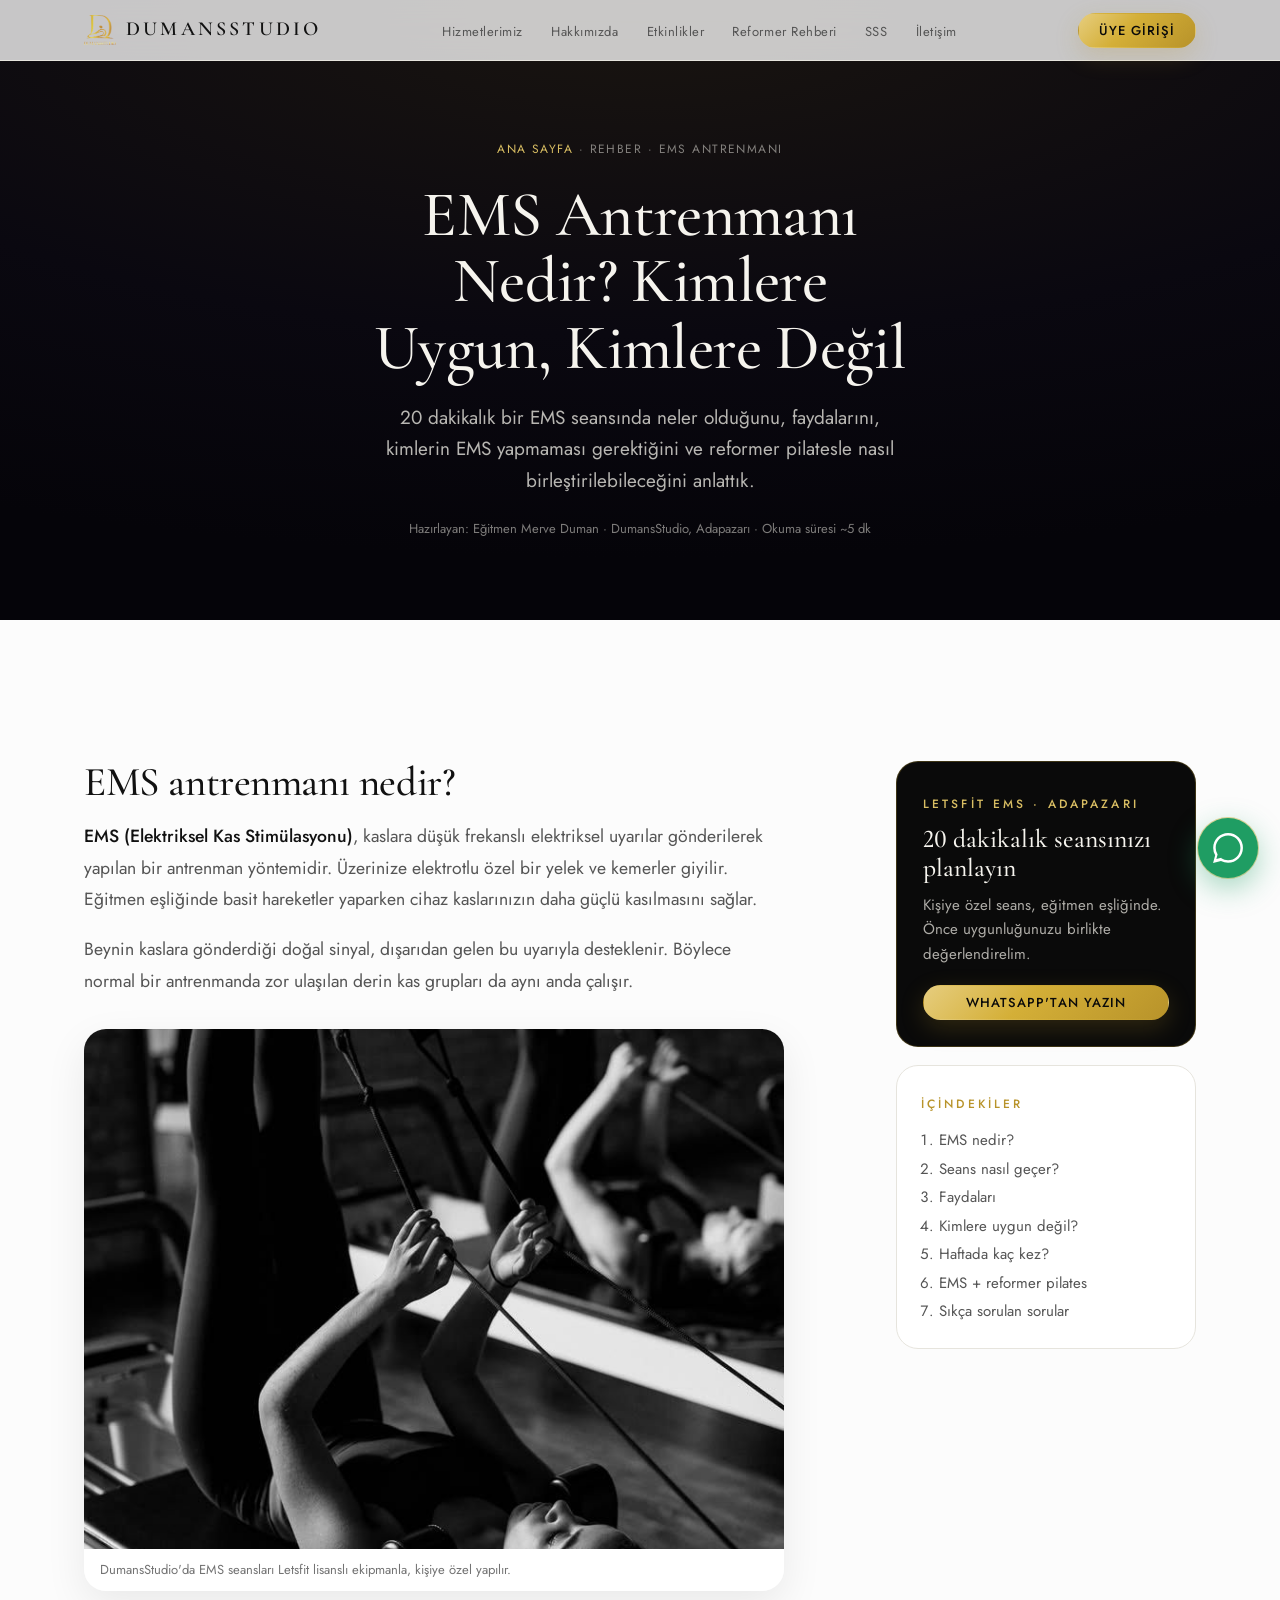
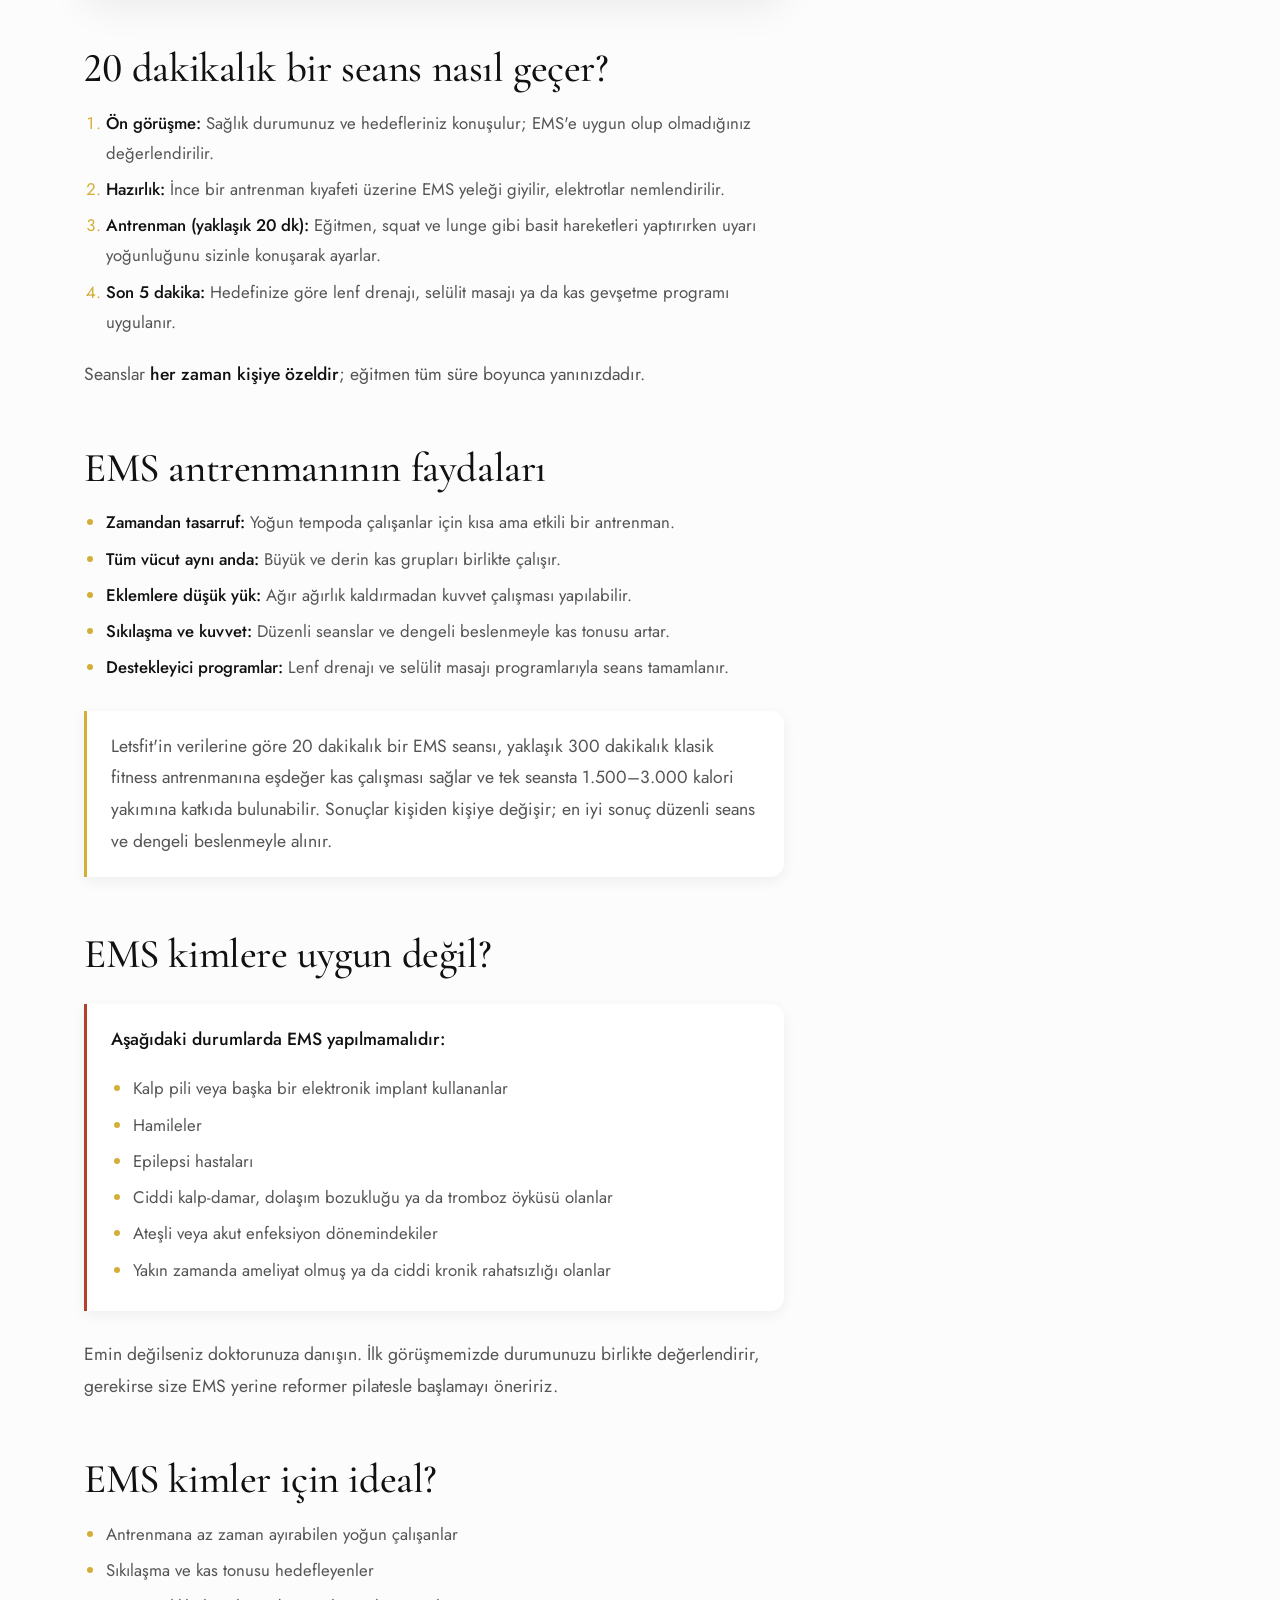
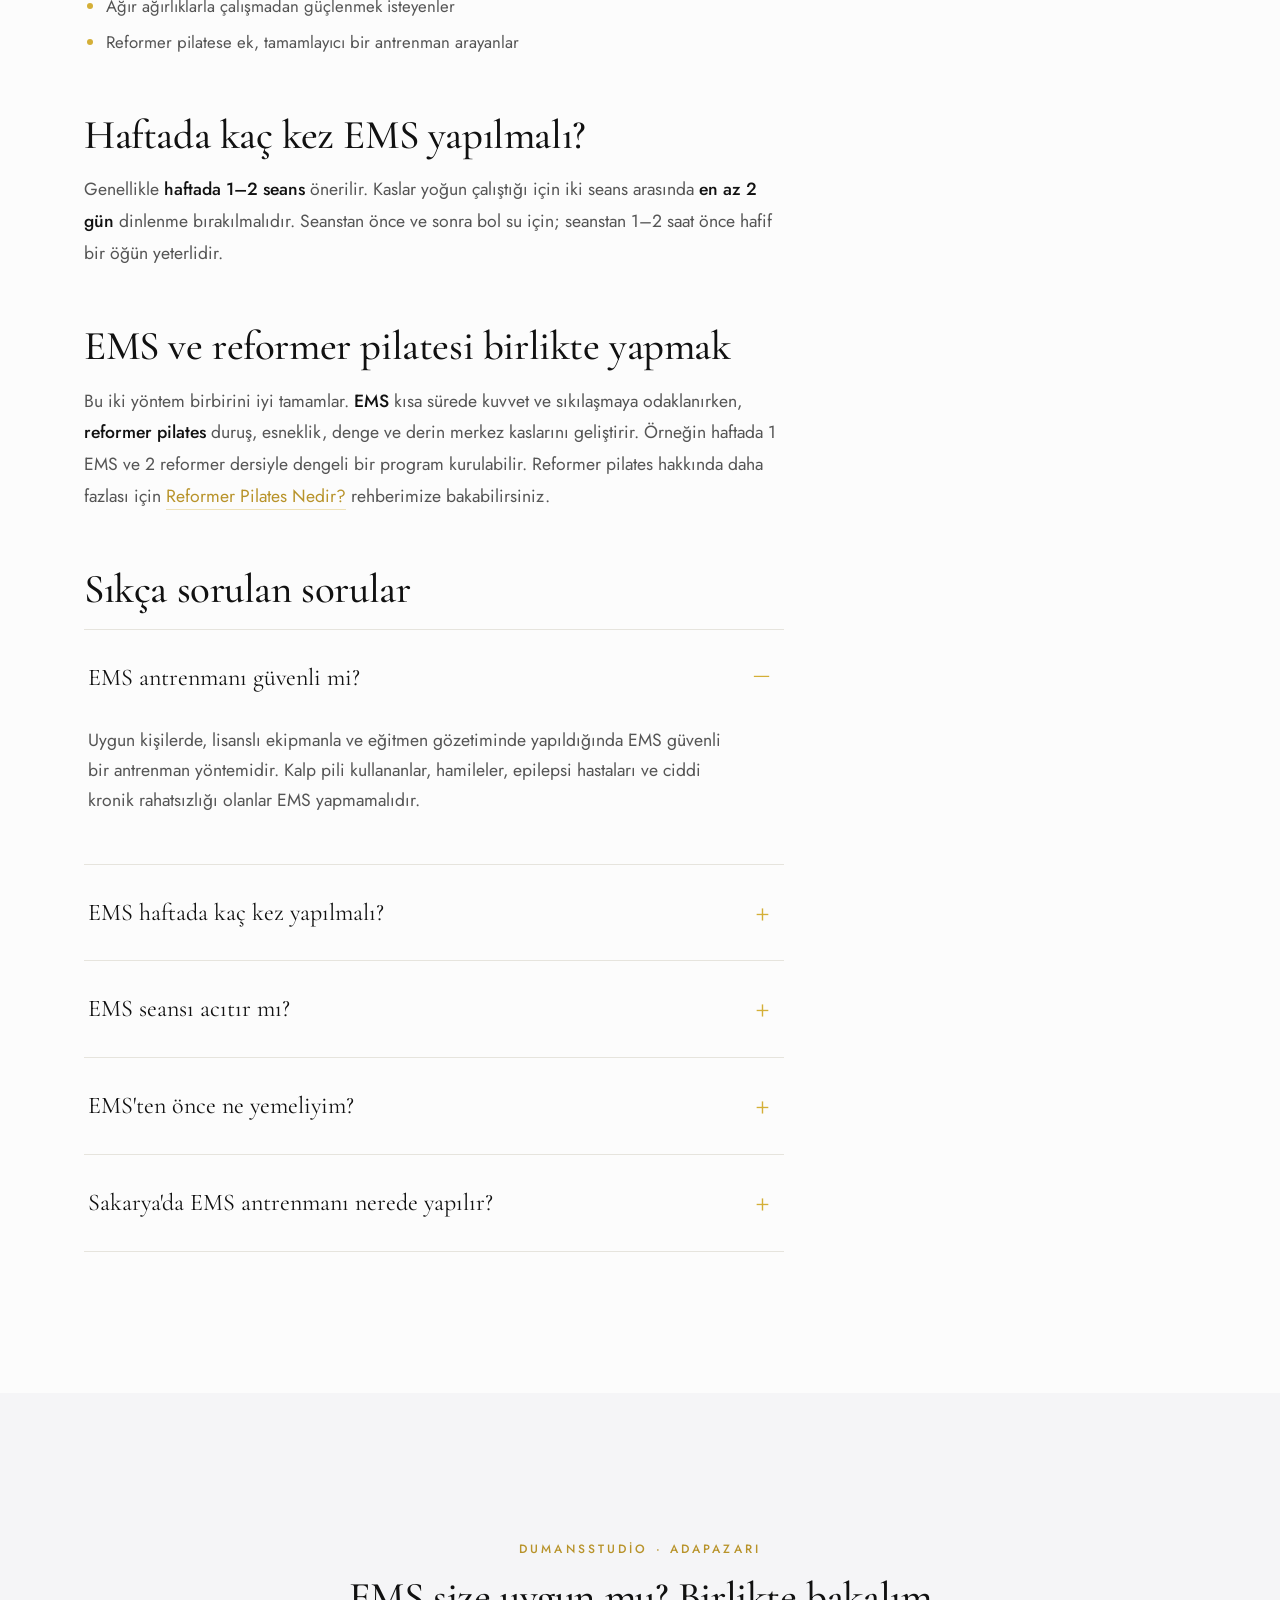
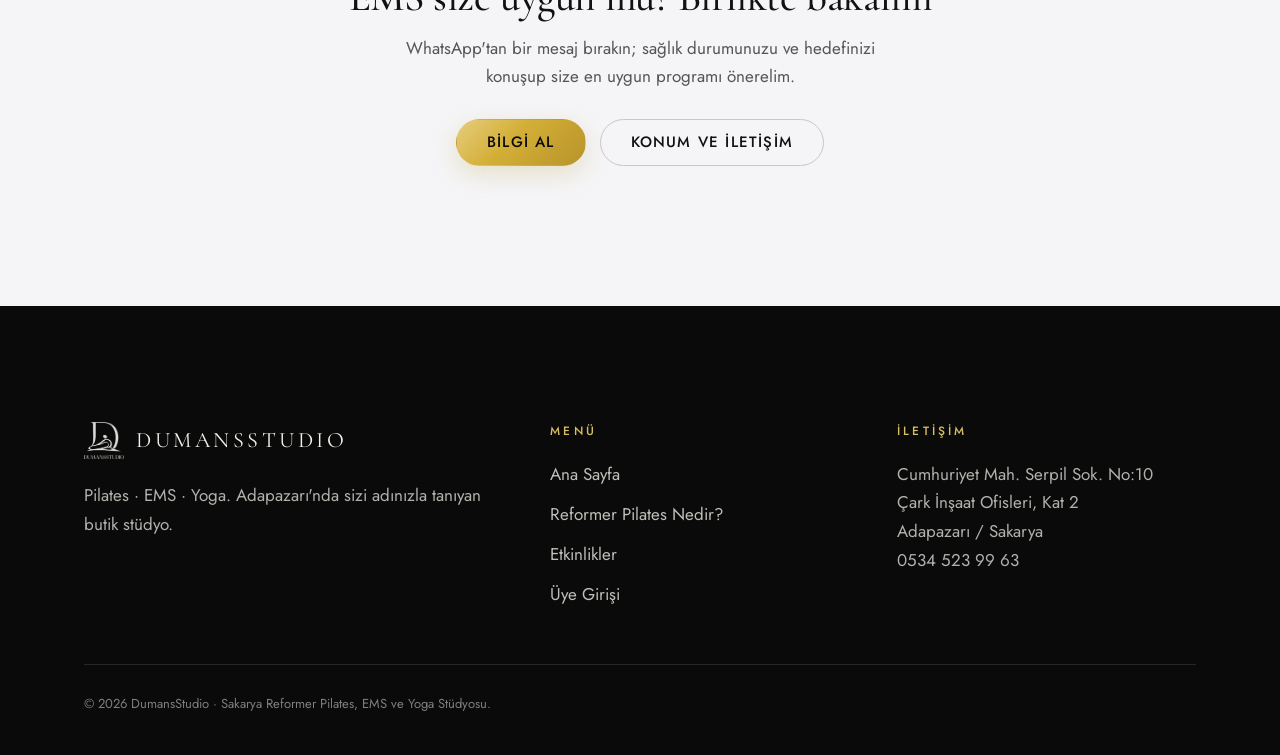
==== ems-antrenmani-nedir.html @ 89a7d016 "Add files via upload" ====
<!DOCTYPE html>
<html lang="tr">
<head>
<meta charset="utf-8">
<meta name="viewport" content="width=device-width, initial-scale=1">
<title>EMS Antrenmanı Nedir? Kimlere Uygun, Kimlere Değil | Sakarya – DumansStudio</title>
<meta name="description" content="EMS antrenmanı nedir, 20 dakikalık seans nasıl geçer, güvenli mi, kimler yapmamalı ve haftada kaç kez yapılır? Adapazarı / Sakarya'da Letsfit EMS rehberi.">
<meta name="robots" content="index, follow, max-image-preview:large">
<meta name="theme-color" content="#0a0810">
<link rel="canonical" href="https://dumansstudio.com/ems-antrenmani-nedir">
<link rel="icon" type="image/png" sizes="256x256" href="/favicon.png">
<link rel="apple-touch-icon" href="/favicon.png">

<meta property="og:type" content="article">
<meta property="og:locale" content="tr_TR">
<meta property="og:site_name" content="DumansStudio">
<meta property="og:title" content="EMS Antrenmanı Nedir? Kimlere Uygun, Kimlere Değil">
<meta property="og:description" content="20 dakikalık EMS seansı nasıl geçer, kimler yapmamalı, haftada kaç kez yapılır? Sakarya DumansStudio rehberi.">
<meta property="og:url" content="https://dumansstudio.com/ems-antrenmani-nedir">
<meta property="og:image" content="https://dumansstudio.com/dumansstudio-sakarya-pilates-og.jpg">
<meta name="twitter:card" content="summary_large_image">

<link rel="preload" href="jost-latin.woff2" as="font" type="font/woff2" crossorigin>
<link rel="preload" href="cormorant-latin.woff2" as="font" type="font/woff2" crossorigin>
<link rel="stylesheet" href="site.css">
<script>document.documentElement.classList.add('js');</script>

<script type="application/ld+json">
{
  "@context": "https://schema.org",
  "@graph": [
    {
      "@type": "Article",
      "headline": "EMS Antrenmanı Nedir? Kimlere Uygun, Kimlere Değil",
      "description": "EMS antrenmanının nasıl çalıştığı, seansın akışı, faydaları, kimlerin yapmaması gerektiği ve önerilen sıklık.",
      "image": "https://dumansstudio.com/sakarya-ems-antrenmani-letsfit.jpg",
      "datePublished": "2026-09-23",
      "dateModified": "2026-09-23",
      "inLanguage": "tr-TR",
      "author": { "@type": "Person", "name": "Merve Duman", "jobTitle": "Pilates Eğitmeni" },
      "publisher": { "@type": "Organization", "name": "DumansStudio", "logo": { "@type": "ImageObject", "url": "https://dumansstudio.com/dumansstudio-logo.png" } },
      "mainEntityOfPage": "https://dumansstudio.com/ems-antrenmani-nedir"
    },
    {
      "@type": "BreadcrumbList",
      "itemListElement": [
        { "@type": "ListItem", "position": 1, "name": "Ana Sayfa", "item": "https://dumansstudio.com/" },
        { "@type": "ListItem", "position": 2, "name": "EMS Antrenmanı Nedir?", "item": "https://dumansstudio.com/ems-antrenmani-nedir" }
      ]
    },
    {
      "@type": "FAQPage",
      "mainEntity": [
        { "@type": "Question", "name": "EMS antrenmanı güvenli mi?", "acceptedAnswer": { "@type": "Answer", "text": "Uygun kişilerde, lisanslı ekipmanla ve eğitmen gözetiminde yapıldığında EMS güvenli bir antrenman yöntemidir. Kalp pili kullananlar, hamileler, epilepsi hastaları ve ciddi kronik rahatsızlığı olanlar EMS yapmamalıdır." } },
        { "@type": "Question", "name": "EMS haftada kaç kez yapılmalı?", "acceptedAnswer": { "@type": "Answer", "text": "Genellikle haftada 1–2 seans önerilir. Kasların toparlanması için iki seans arasında en az 2 gün bırakılmalıdır." } },
        { "@type": "Question", "name": "EMS seansı acıtır mı?", "acceptedAnswer": { "@type": "Answer", "text": "Hayır. Seans boyunca kaslarınızda güçlü ama kontrollü kasılmalar hissedersiniz. Yoğunluk eğitmen tarafından sizinle konuşularak ayarlanır ve istediğiniz an azaltılabilir. Ertesi gün hafif kas yorgunluğu normaldir." } },
        { "@type": "Question", "name": "EMS'ten önce ne yemeliyim?", "acceptedAnswer": { "@type": "Answer", "text": "Seanstan 1–2 saat önce hafif bir öğün yeterlidir. Aç karnına ya da çok ağır bir yemekten hemen sonra gelmeyin; seans öncesi ve sonrası bol su için." } },
        { "@type": "Question", "name": "Sakarya'da EMS antrenmanı nerede yapılır?", "acceptedAnswer": { "@type": "Answer", "text": "DumansStudio, Adapazarı'nda Letsfit lisanslı ekipmanla kişiye özel 20 dakikalık EMS seansları sunar. Bilgi ve randevu için 0534 523 99 63 numarasından WhatsApp ile ulaşabilirsiniz." } }
      ]
    }
  ]
}
</script>
</head>
<body>

<header class="site-header solid" data-solid>
  <nav class="nav" aria-label="Ana menü">
    <a href="./" class="brand" aria-label="DumansStudio ana sayfa">
      <img src="logo-mark.png" alt="" width="96" height="89">
      <span>DUMANSSTUDIO</span>
    </a>
    <ul class="nav-links">
      <li><a href="./#hizmetler">Hizmetlerimiz</a></li>
      <li><a href="./#hakkimizda">Hakkımızda</a></li>
      <li><a href="./#etkinlikler">Etkinlikler</a></li>
      <li><a href="reformer-pilates-nedir">Reformer Rehberi</a></li>
      <li><a href="./#sss">SSS</a></li>
      <li><a href="./#konum">İletişim</a></li>
    </ul>
    <div class="nav-btns">
      <a class="btn btn-sm btn-primary" href="https://ogrenci.dumansstudio.com" rel="nofollow">Üye Girişi</a>
    </div>
    <button class="ham" type="button" aria-label="Menüyü aç" aria-expanded="false" aria-controls="mob-menu"><span></span><span></span><span></span></button>
  </nav>
</header>
<div class="mob-menu" id="mob-menu">
  <ul>
    <li><a href="./">Ana Sayfa</a></li>
    <li><a href="./#hizmetler">Hizmetlerimiz</a></li>
    <li><a href="./#etkinlikler">Etkinlikler</a></li>
    <li><a href="reformer-pilates-nedir">Reformer Rehberi</a></li>
    <li><a href="./#sss">SSS</a></li>
    <li><a href="./#konum">İletişim</a></li>
  </ul>
  <div class="mob-btns">
    <a class="btn btn-primary" href="https://ogrenci.dumansstudio.com" rel="nofollow">Üye Girişi</a>
  </div>
</div>

<main>
  <section class="page-hero">
    <div class="container">
      <nav class="crumbs" aria-label="Sayfa yolu"><a href="./">Ana Sayfa</a> · Rehber · EMS Antrenmanı</nav>
      <h1>EMS Antrenmanı Nedir? Kimlere Uygun, Kimlere Değil</h1>
      <p>20 dakikalık bir EMS seansında neler olduğunu, faydalarını, kimlerin EMS yapmaması gerektiğini ve reformer pilatesle nasıl birleştirilebileceğini anlattık.</p>
      <div class="meta">Hazırlayan: Eğitmen Merve Duman · DumansStudio, Adapazarı · Okuma süresi ~5 dk</div>
    </div>
  </section>

  <section class="section">
    <div class="container article-wrap">
      <article class="article">
        <h2 id="nedir">EMS antrenmanı nedir?</h2>
        <p><strong>EMS (Elektriksel Kas Stimülasyonu)</strong>, kaslara düşük frekanslı elektriksel uyarılar gönderilerek yapılan bir antrenman yöntemidir. Üzerinize elektrotlu özel bir yelek ve kemerler giyilir. Eğitmen eşliğinde basit hareketler yaparken cihaz kaslarınızın daha güçlü kasılmasını sağlar.</p>
        <p>Beynin kaslara gönderdiği doğal sinyal, dışarıdan gelen bu uyarıyla desteklenir. Böylece normal bir antrenmanda zor ulaşılan derin kas grupları da aynı anda çalışır.</p>

        <figure>
          <img src="sakarya-ems-antrenmani-letsfit.jpg" alt="Sakarya'da EMS antrenmanı – DumansStudio Letsfit seansı" width="736" height="1104" loading="lazy" decoding="async" style="max-height:520px; object-fit:cover">
          <figcaption>DumansStudio'da EMS seansları Letsfit lisanslı ekipmanla, kişiye özel yapılır.</figcaption>
        </figure>

        <h2 id="seans">20 dakikalık bir seans nasıl geçer?</h2>
        <ol>
          <li><strong>Ön görüşme:</strong> Sağlık durumunuz ve hedefleriniz konuşulur; EMS'e uygun olup olmadığınız değerlendirilir.</li>
          <li><strong>Hazırlık:</strong> İnce bir antrenman kıyafeti üzerine EMS yeleği giyilir, elektrotlar nemlendirilir.</li>
          <li><strong>Antrenman (yaklaşık 20 dk):</strong> Eğitmen, squat ve lunge gibi basit hareketleri yaptırırken uyarı yoğunluğunu sizinle konuşarak ayarlar.</li>
          <li><strong>Son 5 dakika:</strong> Hedefinize göre lenf drenajı, selülit masajı ya da kas gevşetme programı uygulanır.</li>
        </ol>
        <p>Seanslar <strong>her zaman kişiye özeldir</strong>; eğitmen tüm süre boyunca yanınızdadır.</p>

        <h2 id="faydalar">EMS antrenmanının faydaları</h2>
        <ul>
          <li><strong>Zamandan tasarruf:</strong> Yoğun tempoda çalışanlar için kısa ama etkili bir antrenman.</li>
          <li><strong>Tüm vücut aynı anda:</strong> Büyük ve derin kas grupları birlikte çalışır.</li>
          <li><strong>Eklemlere düşük yük:</strong> Ağır ağırlık kaldırmadan kuvvet çalışması yapılabilir.</li>
          <li><strong>Sıkılaşma ve kuvvet:</strong> Düzenli seanslar ve dengeli beslenmeyle kas tonusu artar.</li>
          <li><strong>Destekleyici programlar:</strong> Lenf drenajı ve selülit masajı programlarıyla seans tamamlanır.</li>
        </ul>
        <div class="callout">
          <p>Letsfit'in verilerine göre 20 dakikalık bir EMS seansı, yaklaşık 300 dakikalık klasik fitness antrenmanına eşdeğer kas çalışması sağlar ve tek seansta 1.500–3.000 kalori yakımına katkıda bulunabilir. Sonuçlar kişiden kişiye değişir; en iyi sonuç düzenli seans ve dengeli beslenmeyle alınır.</p>
        </div>

        <h2 id="kimlere-degil">EMS kimlere uygun değil?</h2>
        <div class="callout warn">
          <p><strong>Aşağıdaki durumlarda EMS yapılmamalıdır:</strong></p>
          <ul style="margin-bottom:0">
            <li>Kalp pili veya başka bir elektronik implant kullananlar</li>
            <li>Hamileler</li>
            <li>Epilepsi hastaları</li>
            <li>Ciddi kalp-damar, dolaşım bozukluğu ya da tromboz öyküsü olanlar</li>
            <li>Ateşli veya akut enfeksiyon dönemindekiler</li>
            <li>Yakın zamanda ameliyat olmuş ya da ciddi kronik rahatsızlığı olanlar</li>
          </ul>
        </div>
        <p>Emin değilseniz doktorunuza danışın. İlk görüşmemizde durumunuzu birlikte değerlendirir, gerekirse size EMS yerine reformer pilatesle başlamayı öneririz.</p>

        <h2 id="kimlere">EMS kimler için ideal?</h2>
        <ul>
          <li>Antrenmana az zaman ayırabilen yoğun çalışanlar</li>
          <li>Sıkılaşma ve kas tonusu hedefleyenler</li>
          <li>Ağır ağırlıklarla çalışmadan güçlenmek isteyenler</li>
          <li>Reformer pilatese ek, tamamlayıcı bir antrenman arayanlar</li>
        </ul>

        <h2 id="siklik">Haftada kaç kez EMS yapılmalı?</h2>
        <p>Genellikle <strong>haftada 1–2 seans</strong> önerilir. Kaslar yoğun çalıştığı için iki seans arasında <strong>en az 2 gün</strong> dinlenme bırakılmalıdır. Seanstan önce ve sonra bol su için; seanstan 1–2 saat önce hafif bir öğün yeterlidir.</p>

        <h2 id="pilates">EMS ve reformer pilatesi birlikte yapmak</h2>
        <p>Bu iki yöntem birbirini iyi tamamlar. <strong>EMS</strong> kısa sürede kuvvet ve sıkılaşmaya odaklanırken, <strong>reformer pilates</strong> duruş, esneklik, denge ve derin merkez kaslarını geliştirir. Örneğin haftada 1 EMS ve 2 reformer dersiyle dengeli bir program kurulabilir. Reformer pilates hakkında daha fazlası için <a href="reformer-pilates-nedir">Reformer Pilates Nedir?</a> rehberimize bakabilirsiniz.</p>

        <h2 id="sss">Sıkça sorulan sorular</h2>
        <div class="faq">
          <details open><summary>EMS antrenmanı güvenli mi?</summary><p>Uygun kişilerde, lisanslı ekipmanla ve eğitmen gözetiminde yapıldığında EMS güvenli bir antrenman yöntemidir. Kalp pili kullananlar, hamileler, epilepsi hastaları ve ciddi kronik rahatsızlığı olanlar EMS yapmamalıdır.</p></details>
          <details><summary>EMS haftada kaç kez yapılmalı?</summary><p>Genellikle haftada 1–2 seans önerilir. Kasların toparlanması için iki seans arasında en az 2 gün bırakılmalıdır.</p></details>
          <details><summary>EMS seansı acıtır mı?</summary><p>Hayır. Seans boyunca kaslarınızda güçlü ama kontrollü kasılmalar hissedersiniz. Yoğunluk eğitmen tarafından sizinle konuşularak ayarlanır ve istediğiniz an azaltılabilir. Ertesi gün hafif kas yorgunluğu normaldir.</p></details>
          <details><summary>EMS'ten önce ne yemeliyim?</summary><p>Seanstan 1–2 saat önce hafif bir öğün yeterlidir. Aç karnına ya da çok ağır bir yemekten hemen sonra gelmeyin; seans öncesi ve sonrası bol su için.</p></details>
          <details><summary>Sakarya'da EMS antrenmanı nerede yapılır?</summary><p>DumansStudio, Adapazarı'nda Letsfit lisanslı ekipmanla kişiye özel 20 dakikalık EMS seansları sunar. Bilgi ve randevu için 0534 523 99 63 numarasından WhatsApp ile ulaşabilirsiniz.</p></details>
        </div>
      </article>

      <aside class="aside">
        <div class="aside-card">
          <span class="eyebrow" style="color: var(--gold-400)">Letsfit EMS · Adapazarı</span>
          <b>20 dakikalık seansınızı planlayın</b>
          <p>Kişiye özel seans, eğitmen eşliğinde. Önce uygunluğunuzu birlikte değerlendirelim.</p>
          <a class="btn btn-primary btn-sm" href="https://wa.me/905345239963?text=Merhaba%2C%20EMS%20antrenman%C4%B1%20hakk%C4%B1nda%20bilgi%20almak%20istiyorum." target="_blank" rel="noopener">WhatsApp'tan Yazın</a>
        </div>
        <nav class="aside-toc" aria-label="İçindekiler">
          <span class="eyebrow">İçindekiler</span>
          <ol>
            <li><a href="#nedir">EMS nedir?</a></li>
            <li><a href="#seans">Seans nasıl geçer?</a></li>
            <li><a href="#faydalar">Faydaları</a></li>
            <li><a href="#kimlere-degil">Kimlere uygun değil?</a></li>
            <li><a href="#siklik">Haftada kaç kez?</a></li>
            <li><a href="#pilates">EMS + reformer pilates</a></li>
            <li><a href="#sss">Sıkça sorulan sorular</a></li>
          </ol>
        </nav>
      </aside>
    </div>
  </section>

  <section class="section alt">
    <div class="container page-cta">
      <span class="eyebrow">DumansStudio · Adapazarı</span>
      <h2>EMS size uygun mu? Birlikte bakalım</h2>
      <p>WhatsApp'tan bir mesaj bırakın; sağlık durumunuzu ve hedefinizi konuşup size en uygun programı önerelim.</p>
      <div class="btns">
        <a class="btn btn-primary" href="https://wa.me/905345239963?text=Merhaba%2C%20EMS%20antrenman%C4%B1%20hakk%C4%B1nda%20bilgi%20almak%20istiyorum." target="_blank" rel="noopener">Bilgi Al</a>
        <a class="btn btn-outline" href="./#konum">Konum ve İletişim</a>
      </div>
    </div>
  </section>
</main>

<footer class="site-footer">
  <div class="container">
    <div class="foot-grid">
      <div>
        <div class="foot-brand"><img src="logo-mark-light.png" alt="" width="96" height="89" loading="lazy"><span>DUMANSSTUDIO</span></div>
        <p>Pilates · EMS · Yoga. Adapazarı'nda sizi adınızla tanıyan butik stüdyo.</p>
      </div>
      <nav aria-label="Alt menü">
        <div class="eyebrow foot-title">Menü</div>
        <ul class="foot-links">
          <li><a href="./">Ana Sayfa</a></li>
          <li><a href="reformer-pilates-nedir">Reformer Pilates Nedir?</a></li>
          <li><a href="./#etkinlikler">Etkinlikler</a></li>
          <li><a href="https://ogrenci.dumansstudio.com" rel="nofollow">Üye Girişi</a></li>
        </ul>
      </nav>
      <div>
        <div class="eyebrow foot-title">İletişim</div>
        <address>Cumhuriyet Mah. Serpil Sok. No:10<br>Çark İnşaat Ofisleri, Kat 2<br>Adapazarı / Sakarya<br><a href="tel:+905345239963">0534 523 99 63</a></address>
      </div>
    </div>
    <div class="foot-bottom"><span>© 2026 DumansStudio · Sakarya Reformer Pilates, EMS ve Yoga Stüdyosu.</span></div>
  </div>
</footer>

<a class="wa-fab" href="https://wa.me/905345239963?text=Merhaba%2C%20DumansStudio%20hakk%C4%B1nda%20bilgi%20almak%20istiyorum." target="_blank" rel="noopener" aria-label="WhatsApp ile yazın">
  <svg width="30" height="30" viewBox="0 0 24 24" fill="#fff" aria-hidden="true"><path d="M.057 24l1.687-6.163a11.867 11.867 0 0 1-1.587-5.946C.16 5.335 5.495 0 12.05 0a11.817 11.817 0 0 1 8.413 3.488 11.824 11.824 0 0 1 3.48 8.414c-.003 6.557-5.338 11.892-11.893 11.892a11.9 11.9 0 0 1-5.688-1.448L.057 24zm6.597-3.807c1.676.995 3.276 1.591 5.392 1.592 5.448 0 9.886-4.434 9.889-9.885.002-5.462-4.415-9.89-9.881-9.892-5.452 0-9.887 4.434-9.889 9.884a9.86 9.86 0 0 0 1.51 5.26l-.999 3.648 3.978-1.045z"/></svg>
</a>

<script src="site.js" defer></script>
</body>
</html>
---- site.css ----
@font-face { font-family: 'Cormorant Garamond'; font-style: normal; font-weight: 400 700; font-display: swap; src: url(cormorant-latin-ext.woff2) format('woff2'); unicode-range: U+0100-02BA, U+02BD-02C5, U+02C7-02CC, U+02CE-02D7, U+02DD-02FF, U+0304, U+0308, U+0329, U+1D00-1DBF, U+1E00-1E9F, U+1EF2-1EFF, U+2020, U+20A0-20AB, U+20AD-20C0, U+2113, U+2C60-2C7F, U+A720-A7FF; }
@font-face { font-family: 'Cormorant Garamond'; font-style: normal; font-weight: 400 700; font-display: swap; src: url(cormorant-latin.woff2) format('woff2'); unicode-range: U+0000-00FF, U+0131, U+0152-0153, U+02BB-02BC, U+02C6, U+02DA, U+02DC, U+0304, U+0308, U+0329, U+2000-206F, U+20AC, U+2122, U+2191, U+2193, U+2212, U+2215, U+FEFF, U+FFFD; }
@font-face { font-family: 'Cormorant Garamond'; font-style: italic; font-weight: 400 500; font-display: swap; src: url(cormorant-italic-latin-ext.woff2) format('woff2'); unicode-range: U+0100-02BA, U+02BD-02C5, U+02C7-02CC, U+02CE-02D7, U+02DD-02FF, U+0304, U+0308, U+0329, U+1D00-1DBF, U+1E00-1E9F, U+1EF2-1EFF, U+2020, U+20A0-20AB, U+20AD-20C0, U+2113, U+2C60-2C7F, U+A720-A7FF; }
@font-face { font-family: 'Cormorant Garamond'; font-style: italic; font-weight: 400 500; font-display: swap; src: url(cormorant-italic-latin.woff2) format('woff2'); unicode-range: U+0000-00FF, U+0131, U+0152-0153, U+02BB-02BC, U+02C6, U+02DA, U+02DC, U+0304, U+0308, U+0329, U+2000-206F, U+20AC, U+2122, U+2191, U+2193, U+2212, U+2215, U+FEFF, U+FFFD; }
@font-face { font-family: 'Jost'; font-style: normal; font-weight: 300 700; font-display: swap; src: url(jost-latin-ext.woff2) format('woff2'); unicode-range: U+0100-02BA, U+02BD-02C5, U+02C7-02CC, U+02CE-02D7, U+02DD-02FF, U+0304, U+0308, U+0329, U+1D00-1DBF, U+1E00-1E9F, U+1EF2-1EFF, U+2020, U+20A0-20AB, U+20AD-20C0, U+2113, U+2C60-2C7F, U+A720-A7FF; }
@font-face { font-family: 'Jost'; font-style: normal; font-weight: 300 700; font-display: swap; src: url(jost-latin.woff2) format('woff2'); unicode-range: U+0000-00FF, U+0131, U+0152-0153, U+02BB-02BC, U+02C6, U+02DA, U+02DC, U+0304, U+0308, U+0329, U+2000-206F, U+20AC, U+2122, U+2191, U+2193, U+2212, U+2215, U+FEFF, U+FFFD; }

:root {
  --gold-300: #e3cb86; --gold-400: #d9be63; --gold-500: #d4af37; --gold-600: #b8932a;
  --gold-gradient: linear-gradient(135deg, #e6cd7e 0%, #d4af37 42%, #b8932a 100%);
  --gold-sheen: linear-gradient(120deg, #f4e3a8 0%, #d4af37 50%, #a9821f 100%);
  --ink-900: #0a0a0a; --ink-800: #111111; --ink-500: #555555; --ink-400: #737373; --ink-200: #c7c7cc;
  --white: #ffffff; --silk: #fcfcfc; --stone-50: #f5f5f7;
  --line: #e6e4dd; --line-gold: rgba(212, 175, 55, 0.34);
  --whatsapp: #1f9d63;
  --bg-page: var(--silk); --bg-alt: var(--stone-50);
  --text-title: var(--ink-800); --text-body: var(--ink-500); --text-muted: var(--ink-400);
  --text-on-dark: #f3f1ea; --text-brand: var(--gold-600);
  --border-subtle: var(--line); --border-strong: var(--ink-200); --border-brand: var(--line-gold);

  --font-display: 'Cormorant Garamond', 'Times New Roman', Georgia, serif;
  --font-sans: 'Jost', 'Helvetica Neue', Arial, sans-serif;
  --fs-h1: clamp(2.5rem, 4.4vw, 4rem); --fs-h2: clamp(2rem, 3.2vw, 3rem); --fs-h3: clamp(1.5rem, 2vw, 2rem);
  --fs-lead: 1.1875rem; --fs-body: 1.0625rem; --fs-sm: 0.9375rem; --fs-xs: 0.8125rem; --fs-eyebrow: 0.75rem;

  --space-section: clamp(80px, 11vw, 160px);
  --container: 1240px; --gutter: clamp(20px, 5vw, 64px);
  --radius-md: 14px; --radius-lg: 22px; --radius-xl: 32px; --radius-pill: 999px;
  --shadow-sm: 0 4px 14px rgba(17,17,17,0.06); --shadow-md: 0 14px 40px rgba(17,17,17,0.08); --shadow-lg: 0 30px 70px rgba(17,17,17,0.12);
  --shadow-gold: 0 18px 50px rgba(184,147,42,0.26); --shadow-gold-sm: 0 8px 24px rgba(184,147,42,0.22);
  --ease-out: cubic-bezier(0.16, 1, 0.3, 1); --dur: 360ms; --dur-reveal: 900ms;
}

*, *::before, *::after { box-sizing: border-box; }
html { scroll-behavior: smooth; scroll-padding-top: 64px; }
body { font-variant-numeric: lining-nums; margin: 0; font-family: var(--font-sans); font-size: var(--fs-body); line-height: 1.66; color: var(--text-body); background: var(--bg-page); -webkit-font-smoothing: antialiased; text-rendering: optimizeLegibility; }
h1, h2, h3, h4 { font-family: var(--font-display); color: var(--text-title); font-weight: 500; line-height: 1.04; letter-spacing: -0.01em; margin: 0; text-wrap: balance; }
p { margin: 0; text-wrap: pretty; }
a { color: inherit; text-decoration: none; }
img { display: block; max-width: 100%; height: auto; }
button { font: inherit; }
:focus-visible { outline: 2px solid var(--gold-500); outline-offset: 3px; }
.sr-only { position: absolute; width: 1px; height: 1px; padding: 0; margin: -1px; overflow: hidden; clip: rect(0,0,0,0); white-space: nowrap; border: 0; }

.container { max-width: var(--container); margin: 0 auto; padding: 0 var(--gutter); }
.section { padding: var(--space-section) 0; background: var(--bg-page); }
.section.alt { background: var(--bg-alt); }
.sec-head { text-align: center; max-width: 54ch; margin: 0 auto clamp(44px, 6vw, 72px); }
.sec-head h2 { font-size: var(--fs-h1); margin: 16px 0 0; }
.sec-head p { font-size: var(--fs-lead); margin: 20px auto 0; max-width: 48ch; }
.eyebrow { font-size: var(--fs-eyebrow); font-weight: 500; letter-spacing: 0.26em; text-transform: uppercase; color: var(--text-brand); }
.gold-text { background: var(--gold-sheen); -webkit-background-clip: text; background-clip: text; color: transparent; }
.rule-gold { width: 54px; height: 1px; background: var(--gold-gradient); border: 0; margin: 26px auto 0; }
.dash-list { list-style: none; padding: 0; margin: 0 0 32px; display: flex; flex-direction: column; gap: 12px; }
.dash-list li { display: flex; gap: 12px; align-items: baseline; }
.dash-list li::before { content: '—'; color: var(--gold-500); font-family: var(--font-display); font-size: 20px; line-height: 1; }

/* Buttons */
.btn { display: inline-flex; align-items: center; justify-content: center; gap: 10px; font-family: var(--font-sans); font-weight: 500; letter-spacing: 0.08em; text-transform: uppercase; line-height: 1; border: 1px solid transparent; border-radius: var(--radius-pill); cursor: pointer; padding: 15px 30px; font-size: var(--fs-sm); transition: transform var(--dur) var(--ease-out), box-shadow var(--dur) var(--ease-out), border-color var(--dur) var(--ease-out), color var(--dur) var(--ease-out); text-align: center; }
.btn:hover { transform: translateY(-2px); }
.btn-sm { padding: 10px 20px; font-size: var(--fs-xs); }
.btn-lg { padding: 19px 40px; font-size: var(--fs-body); }
.btn-primary { background: var(--gold-gradient); color: var(--ink-900); box-shadow: var(--shadow-gold-sm); }
.btn-primary:hover { box-shadow: var(--shadow-gold); }
.btn-outline { background: transparent; color: var(--text-title); border-color: var(--border-strong); }
.btn-outline:hover { border-color: var(--gold-500); }
.btn-outline-gold { background: transparent; color: var(--gold-600); border-color: var(--gold-500); }
.btn-light { background: transparent; color: #f3f1ea; border-color: rgba(243,241,234,0.5); }
.btn-light:hover { border-color: var(--gold-400); }

/* Scroll reveal (only hides when JS is running) */
.js [data-reveal] { opacity: 0; transform: translateY(18px); transition: opacity var(--dur-reveal) var(--ease-out), transform var(--dur-reveal) var(--ease-out); }
.js [data-reveal].is-visible { opacity: 1; transform: none; }

/* Preloader */
#preloader { display: none; }
.js #preloader { display: flex; position: fixed; inset: 0; z-index: 9000; background: #050409; flex-direction: column; align-items: center; justify-content: center; gap: 22px; transition: opacity 600ms var(--ease-out), visibility 600ms; }
#preloader.done { opacity: 0; visibility: hidden; }
#preloader img { width: 64px; animation: plPulse 1.6s ease-in-out infinite; }
#preloader .pl-text { font-size: 11px; letter-spacing: 0.32em; text-transform: uppercase; color: rgba(243,241,234,0.6); }
#preloader .pl-bar { width: 140px; height: 1px; background: rgba(243,241,234,0.12); overflow: hidden; }
#preloader .pl-bar span { display: block; height: 100%; width: 40%; background: var(--gold-gradient); animation: plBar 1.1s ease-in-out infinite; }
@keyframes plPulse { 50% { opacity: 0.55; transform: scale(0.96); } }
@keyframes plBar { from { transform: translateX(-100%); } to { transform: translateX(260%); } }

/* Header / nav */
.site-header { position: fixed; top: 0; left: 0; right: 0; z-index: 1100; border-bottom: 1px solid transparent; transition: background var(--dur) var(--ease-out), border-color var(--dur) var(--ease-out); }
.site-header.solid { background: rgba(252,252,252,0.78); backdrop-filter: saturate(140%) blur(18px); -webkit-backdrop-filter: saturate(140%) blur(18px); border-bottom-color: var(--border-subtle); }
.nav { max-width: var(--container); margin: 0 auto; padding: 0 var(--gutter); height: 60px; display: flex; align-items: center; justify-content: space-between; gap: 16px; }
.brand { display: flex; align-items: center; gap: 10px; flex-shrink: 0; }
.brand img { width: 32px; }
.brand span { font-family: var(--font-display); font-size: clamp(15px, 2.2vw, 20px); font-weight: 600; letter-spacing: 0.16em; color: #f3f1ea; transition: color var(--dur) var(--ease-out); }
.nav-links { display: flex; align-items: center; gap: clamp(18px, 2.2vw, 32px); flex: 1; justify-content: center; list-style: none; margin: 0; padding: 0; }
.nav-links a { font-size: 13px; letter-spacing: 0.04em; white-space: nowrap; color: rgba(243,241,234,0.86); transition: color var(--dur) var(--ease-out); }
.nav-links a:hover { color: var(--gold-500) !important; }
.nav-btns { display: flex; align-items: center; gap: 10px; flex-shrink: 0; }
.nav-btns .btn-ghost { color: rgba(243,241,234,0.92); border-color: rgba(243,241,234,0.38); background: transparent; }
.site-header.solid .brand span { color: var(--ink-800); }
.site-header.solid .nav-links a { color: var(--text-body); }
.site-header.solid .nav-btns .btn-ghost { color: var(--text-body); border-color: var(--border-strong); }
.ham { display: none; flex-direction: column; justify-content: center; gap: 5px; background: transparent; border: none; cursor: pointer; padding: 8px; }
.ham span { display: block; width: 24px; height: 2px; background: rgba(243,241,234,0.9); border-radius: 2px; transition: transform 0.28s ease, opacity 0.28s ease; }
.site-header.solid .ham span { background: var(--ink-800); }
.menu-open .site-header .ham span { background: rgba(243,241,234,0.9); }
.menu-open .ham span:nth-child(1) { transform: translateY(7px) rotate(45deg); }
.menu-open .ham span:nth-child(2) { opacity: 0; transform: scaleX(0); }
.menu-open .ham span:nth-child(3) { transform: translateY(-7px) rotate(-45deg); }
.menu-open .site-header { background: rgba(8,6,4,0.98); border-bottom-color: rgba(243,241,234,0.1); }
.menu-open .site-header .brand span { color: #f3f1ea; }
.mob-menu { position: fixed; top: 60px; left: 0; right: 0; height: calc(100vh - 60px); height: calc(100dvh - 60px); background: rgba(8,6,4,0.98); opacity: 0; pointer-events: none; visibility: hidden; transform: translateY(-12px); transition: opacity 0.32s ease, transform 0.32s ease, visibility 0.32s; overflow-y: auto; z-index: 1090; padding: 36px var(--gutter) 40px; display: flex; flex-direction: column; }
.menu-open .mob-menu { opacity: 1; pointer-events: auto; visibility: visible; transform: none; }
.mob-menu ul { list-style: none; margin: 0; padding: 0; flex: 1; }
.mob-menu li a { display: block; font-family: var(--font-display); font-size: clamp(1.9rem, 8vw, 2.6rem); color: #f3f1ea; padding: 12px 0; border-bottom: 1px solid rgba(243,241,234,0.1); }
.mob-menu .mob-btns { display: flex; flex-direction: column; gap: 12px; margin-top: 32px; }
.mob-menu .mob-btns .btn { width: 100%; padding: 16px; border-radius: 10px; }
.mob-menu .mob-btns .btn-ghost { color: rgba(243,241,234,0.78); border-color: rgba(243,241,234,0.28); }
@media (max-width: 1080px) { .nav-links, .nav-btns { display: none; } .ham { display: flex; } }
@media (min-width: 1081px) { .mob-menu { display: none; } }

/* Hero */
.hero { position: relative; min-height: 100vh; min-height: 100svh; display: flex; align-items: flex-end; overflow: hidden; background: radial-gradient(125% 95% at 50% 38%, #14110d 0%, #0a0810 55%, #050409 100%); }
.hero-canvas { position: absolute; inset: 0; z-index: 2; width: 100%; height: 100%; display: block; }
.hero-ghost { position: absolute; left: 50%; top: 41%; transform: translate(-50%, -50%); z-index: 1; font-family: var(--font-display); font-size: clamp(96px, 22vw, 320px); letter-spacing: 0.02em; white-space: nowrap; color: rgba(212,175,55,0.05); pointer-events: none; user-select: none; }
.hero-scrim { position: absolute; inset: 0; z-index: 3; pointer-events: none; background: linear-gradient(180deg, rgba(5,4,6,0.5) 0%, rgba(5,4,6,0) 22%, rgba(5,4,6,0) 46%, rgba(5,4,6,0.78) 66%, rgba(5,4,6,0.96) 100%); }
.hero-inner { position: relative; z-index: 4; width: 100%; max-width: var(--container); margin: 0 auto; padding: 0 var(--gutter) clamp(48px, 9vh, 104px); text-align: center; }
.hero-eyebrow { font-size: 12px; letter-spacing: 0.32em; text-transform: uppercase; color: var(--gold-500); margin-bottom: 18px; display: inline-flex; gap: 0.55em; justify-content: center; align-items: baseline; min-height: 1.2em; }
.hero-eyebrow .sep { color: rgba(243,241,234,0.42); }
.hero-word { display: inline-block; }
.hero-word.swap { animation: cword 640ms cubic-bezier(0.19,1,0.22,1); }
@keyframes cword { 0% { opacity: 0; transform: translateY(7px); filter: blur(5px); } 100% { opacity: 1; transform: none; filter: none; } }
.hero h1 { color: #f6f4ee; font-weight: 400; margin: 0 auto 22px; }
.hero h1 .h1-kw { display: block; font-family: var(--font-sans); font-size: clamp(12px, 1.3vw, 14px); letter-spacing: 0.22em; text-transform: uppercase; color: rgba(243,241,234,0.62); margin-bottom: 14px; font-weight: 400; line-height: 1.5; }
.hero h1 .h1-main { display: block; font-size: clamp(30px, 4.4vw, 54px); line-height: 1.08; max-width: 18ch; margin: 0 auto; }
.hero h1 em { font-style: italic; color: var(--gold-400); }
.hero-sub { color: rgba(243,241,234,0.78); font-size: var(--fs-lead); line-height: 1.62; max-width: 46ch; margin: 0 auto 34px; }
.hero-cta { display: flex; gap: 16px; flex-wrap: wrap; justify-content: center; }
@media (max-width: 600px) { .hero-cta .btn { flex: 1 1 auto; } }

/* Services */
.services { display: flex; flex-direction: column; gap: clamp(64px, 10vw, 130px); }
.srv { display: grid; grid-template-columns: minmax(0,1fr) minmax(0,1fr); gap: clamp(28px, 5vw, 72px); align-items: center; }
.srv-img { position: relative; border-radius: var(--radius-lg); overflow: hidden; box-shadow: var(--shadow-md); aspect-ratio: 4 / 5; }
.srv-img img { width: 100%; height: 100%; object-fit: cover; filter: grayscale(1) contrast(1.04); }
.srv-img::after { content: ''; position: absolute; inset: 0; background: linear-gradient(180deg, transparent 55%, rgba(10,10,10,0.5)); }
.srv.rev .srv-img { order: 2; }
.srv h3 { font-size: var(--fs-h2); margin: 14px 0 20px; max-width: 18ch; }
.srv p { font-size: var(--fs-lead); margin-bottom: 24px; max-width: 46ch; }
.ems-stats { display: grid; grid-template-columns: repeat(2, 1fr); gap: 10px; margin-bottom: 28px; padding: 20px; background: var(--ink-900); border-radius: var(--radius-lg); border: 1px solid rgba(212,175,55,0.22); }
.ems-stats div { padding: 8px 10px; }
.ems-stats b { display: block; font-family: var(--font-display); font-weight: 500; font-size: clamp(20px, 2.5vw, 28px); color: var(--gold-400); line-height: 1; }
.ems-stats span { display: block; font-size: 10px; letter-spacing: 0.14em; text-transform: uppercase; color: var(--gold-600); margin: 3px 0 4px; font-weight: 700; }
.ems-stats small { display: block; font-size: 11px; color: rgba(243,241,234,0.6); line-height: 1.4; }
@media (max-width: 780px) {
  .srv { display: flex; flex-direction: column; align-items: stretch; gap: 22px; }
  .srv-img { aspect-ratio: 4 / 3; }
  .srv.rev .srv-img { order: 0; }
}
.park { display: grid; grid-template-columns: 1fr 1fr; align-items: center; gap: clamp(28px, 5vw, 72px); margin-top: clamp(64px, 10vw, 130px); background: var(--white); border: 1px solid var(--line); border-radius: var(--radius-xl); padding: clamp(22px, 3vw, 40px); box-shadow: var(--shadow-lg); }
.park-media { border-radius: var(--radius-lg); overflow: hidden; box-shadow: 0 22px 50px rgba(10,10,10,0.28); aspect-ratio: 1100 / 733; }
.park-media img { width: 100%; height: 100%; object-fit: cover; }
.park h3 { font-size: var(--fs-h2); margin: 14px 0 18px; }
.park p { font-size: var(--fs-lead); max-width: 44ch; margin-bottom: 20px; }
.park strong { color: var(--gold-600); font-weight: 500; }
.park .dash-list { margin: 0; }
@media (max-width: 820px) { .park { grid-template-columns: 1fr; gap: 28px; } }

/* Student panel */
.panel-grid { display: grid; grid-template-columns: repeat(6, 1fr); gap: clamp(18px, 2.2vw, 28px); }
.pcard { grid-column: span 2; background: var(--white); border: 1px solid var(--border-subtle); border-radius: var(--radius-lg); padding: clamp(28px, 3vw, 40px); box-shadow: var(--shadow-sm); transition: transform var(--dur) var(--ease-out), box-shadow var(--dur) var(--ease-out), border-color var(--dur) var(--ease-out); }
.pcard.wide { grid-column: span 3; }
.pcard:hover { transform: translateY(-4px); box-shadow: var(--shadow-md); border-color: var(--border-brand); }
.pcard-top { display: flex; align-items: baseline; gap: 14px; margin-bottom: 18px; }
.pcard-top .num { font-family: var(--font-display); font-size: 42px; line-height: 1; font-weight: 500; }
.pcard h3 { font-size: var(--fs-h3); margin: 0 0 14px; max-width: 22ch; }
.mock { margin-top: 26px; padding: 20px 22px; border-radius: var(--radius-md); background: var(--bg-alt); border: 1px solid var(--border-subtle); }
.mock-row { display: flex; justify-content: space-between; align-items: baseline; margin-bottom: 12px; }
.mock-row b { font-family: var(--font-display); font-weight: 500; font-size: 19px; color: var(--text-title); }
.mock-row span { font-size: var(--fs-sm); color: var(--text-muted); }
.mock-bar { height: 8px; border-radius: 999px; background: rgba(17,17,17,0.08); overflow: hidden; }
.mock-bar i { display: block; width: 37.5%; height: 100%; border-radius: 999px; background: var(--gold-gradient); }
.mock-note { margin-top: 12px; font-size: var(--fs-xs); letter-spacing: 0.16em; text-transform: uppercase; color: var(--text-muted); }
.mock-drops { display: flex; gap: 6px; }
.mock-drops i { flex: 1; height: 12px; border-radius: 999px; background: rgba(17,17,17,0.08); }
.mock-drops i.on { background: var(--gold-gradient); }
.mock-chip { margin-top: 14px; display: inline-flex; gap: 8px; padding: 7px 16px; border-radius: 999px; border: 1px solid var(--border-brand); font-size: var(--fs-xs); letter-spacing: 0.1em; text-transform: uppercase; color: var(--gold-600); }
.center-cta { display: flex; justify-content: center; margin-top: clamp(48px, 7vw, 80px); }
@media (max-width: 900px) { .panel-grid { grid-template-columns: repeat(2, 1fr); } .pcard, .pcard.wide { grid-column: span 1; } .pcard:last-child { grid-column: span 2; } }
@media (max-width: 560px) { .panel-grid { grid-template-columns: 1fr; } .pcard:last-child { grid-column: span 1; } }

/* About */
.about { display: grid; grid-template-columns: minmax(0, 0.95fr) minmax(0, 1.05fr); gap: clamp(32px, 6vw, 88px); align-items: center; }
.about-img { border-radius: var(--radius-lg); overflow: hidden; aspect-ratio: 4 / 5; box-shadow: var(--shadow-lg); }
.about-img img { width: 100%; height: 100%; object-fit: cover; filter: grayscale(1) contrast(1.04); }
.about h2 { font-size: var(--fs-h1); margin: 16px 0 24px; max-width: 15ch; }
.about .lead { font-size: var(--fs-lead); margin-bottom: 20px; max-width: 52ch; }
.about .body { margin-bottom: 24px; max-width: 52ch; }
.analysis { margin-bottom: 36px; border-top: 1px solid var(--line); border-bottom: 1px solid var(--line); padding: 22px 0; }
.analysis-title { font-size: var(--fs-xs); letter-spacing: 0.18em; text-transform: uppercase; color: var(--gold-600); font-weight: 700; margin-bottom: 18px; }
.analysis ul { list-style: none; margin: 0; padding: 0; display: grid; grid-template-columns: repeat(4, 1fr); border-left: 1px solid var(--line); }
.analysis li { border-right: 1px solid var(--line); padding: 12px 10px; text-align: center; }
.analysis b { display: block; font-family: var(--font-display); font-weight: 500; font-size: 22px; color: var(--text-title); line-height: 1; margin-bottom: 6px; }
.analysis span { font-size: 10px; letter-spacing: 0.12em; color: var(--text-muted); text-transform: uppercase; }
.stats { display: flex; gap: clamp(20px, 4vw, 48px); flex-wrap: wrap; }
.stats b { display: block; font-family: var(--font-display); font-weight: 500; font-size: 52px; line-height: 1; color: var(--text-title); }
.stats span { display: block; font-size: var(--fs-sm); color: var(--text-muted); margin-top: 8px; max-width: 14ch; }
@media (max-width: 780px) { .about { display: flex; flex-direction: column; align-items: stretch; } .about-img { aspect-ratio: 4 / 3; } }

/* Events */
.ev-grid { display: grid; grid-template-columns: repeat(auto-fit, minmax(min(100%, 420px), 1fr)); gap: clamp(24px, 3vw, 36px); max-width: 1100px; margin: 0 auto; }
.ev-card { display: flex; flex-direction: column; background: var(--white); border-radius: var(--radius-lg); overflow: hidden; box-shadow: var(--shadow-lg); transition: transform var(--dur) var(--ease-out); }
.ev-card:hover { transform: translateY(-6px); }
.ev-cover { position: relative; aspect-ratio: 16 / 10; overflow: hidden; }
.ev-hit { all: unset; position: absolute; inset: 0; z-index: 2; cursor: zoom-in; }
.ev-hit:focus-visible { outline: 2px solid var(--gold-500); outline-offset: -4px; }
.ev-cover img { width: 100%; height: 100%; object-fit: cover; transition: transform 700ms var(--ease-out); }
.ev-card:hover .ev-cover img { transform: scale(1.05); }
.ev-cover::after { content: ''; position: absolute; inset: 0; background: linear-gradient(180deg, rgba(10,8,6,0) 40%, rgba(10,8,6,0.82) 100%); }
.ev-badge { position: absolute; z-index: 1; top: clamp(16px, 3vw, 24px); left: clamp(16px, 3vw, 24px); background: var(--gold-500); color: #fff; border-radius: var(--radius-md); padding: 10px 16px; text-align: center; box-shadow: var(--shadow-md); display: flex; flex-direction: column; line-height: 1; }
.ev-badge b { font-family: var(--font-display); font-size: 1.7rem; font-weight: 700; }
.ev-badge small { font-size: 0.62rem; letter-spacing: 0.14em; margin-top: 2px; }
.ev-new { position: absolute; z-index: 1; top: clamp(16px, 3vw, 24px); right: clamp(16px, 3vw, 24px); background: rgba(10,8,6,0.6); color: var(--gold-300); border: 1px solid rgba(212,175,55,0.5); border-radius: 999px; padding: 6px 12px; font-size: 11px; letter-spacing: 0.14em; text-transform: uppercase; backdrop-filter: blur(6px); }
.ev-info { position: absolute; z-index: 1; left: 0; right: 0; bottom: 0; padding: clamp(18px, 3vw, 28px); }
.ev-info h3 { color: #fff; font-size: var(--fs-h2); margin: 0 0 6px; }
.ev-info .place { color: rgba(255,255,255,0.8); font-size: var(--fs-sm); letter-spacing: 0.06em; }
.ev-body { padding: clamp(20px, 3vw, 28px); display: flex; flex-direction: column; gap: 18px; flex: 1; }
.ev-body p { font-size: var(--fs-body); }
.ev-thumbs { display: grid; grid-template-columns: repeat(4, 1fr); gap: 8px; margin-top: auto; }
.ev-thumbs button { all: unset; cursor: pointer; aspect-ratio: 1; border-radius: 10px; overflow: hidden; position: relative; }
.ev-thumbs img { width: 100%; height: 100%; object-fit: cover; transition: transform var(--dur) var(--ease-out); }
.ev-thumbs button:hover img { transform: scale(1.08); }
.ev-thumbs .more::after { content: attr(data-more); position: absolute; inset: 0; display: grid; place-items: center; background: rgba(10,8,6,0.62); color: #fff; font-family: var(--font-display); font-size: 1.5rem; }
.ev-open { align-self: flex-start; }

/* Gallery dialog */
dialog { border: 0; padding: 0; }
.gal { width: 100%; max-width: 100%; height: 100%; max-height: 100%; margin: 0; background: rgba(10,8,6,0.97); color: #f3f1ea; overflow-y: auto; overscroll-behavior: contain; }
.gal::backdrop { background: rgba(10,8,6,0.9); }
.gal[open] { animation: fade 220ms var(--ease-out); }
@keyframes fade { from { opacity: 0; } to { opacity: 1; } }
.gal-inner { max-width: 1100px; margin: 0 auto; padding: 64px 24px 80px; text-align: center; }
.gal-date { font-size: var(--fs-sm); letter-spacing: 0.14em; text-transform: uppercase; color: var(--gold-400); }
.gal h3 { color: #f3f1ea; font-size: var(--fs-h2); margin: 8px 0 14px; }
.gal-desc { color: rgba(243,241,234,0.7); max-width: 60ch; margin: 0 auto 40px; }
.gal-grid { columns: 4 220px; column-gap: 16px; text-align: left; }
.gal-grid figure { margin: 0 0 16px; break-inside: avoid; border-radius: var(--radius-md); overflow: hidden; border: 3px solid #fff; box-shadow: var(--shadow-lg); transition: transform var(--dur) var(--ease-out); }
.gal-grid figure:hover { transform: scale(1.03); }
.gal-grid a { display: block; cursor: zoom-in; }
.gal-grid img { width: 100%; }
.x-btn { position: fixed; top: 16px; right: 18px; z-index: 5; width: 44px; height: 44px; display: grid; place-items: center; border-radius: 50%; background: rgba(255,255,255,0.1); color: #f3f1ea; border: 0; cursor: pointer; font-size: 20px; }
.x-btn:hover { background: rgba(255,255,255,0.2); }

/* Photo viewer */
.viewer { width: 100%; max-width: 100%; height: 100%; max-height: 100%; margin: 0; background: rgba(5,4,3,0.97); overflow: hidden; }
.viewer::backdrop { background: rgba(5,4,3,0.95); }
.viewer-stage { position: absolute; inset: 0; display: grid; place-items: center; padding: 64px 12px 56px; }
.viewer-stage img { max-width: 100%; max-height: 100%; object-fit: contain; border-radius: 6px; box-shadow: 0 20px 60px rgba(0,0,0,0.5); }
.viewer-nav { position: absolute; top: 50%; transform: translateY(-50%); z-index: 4; width: 48px; height: 48px; border-radius: 50%; border: 0; background: rgba(255,255,255,0.1); color: #fff; font-size: 22px; cursor: pointer; }
.viewer-nav:hover { background: rgba(255,255,255,0.2); }
.viewer-prev { left: 14px; } .viewer-next { right: 14px; }
.viewer-count { position: absolute; bottom: 18px; left: 0; right: 0; text-align: center; color: rgba(243,241,234,0.6); font-size: var(--fs-xs); letter-spacing: 0.16em; }

/* Next-event band */
.next-band { background: var(--ink-900); color: var(--text-on-dark); border-radius: var(--radius-xl); padding: clamp(36px, 6vw, 72px) clamp(24px, 5vw, 64px); display: grid; grid-template-columns: 1.2fr 1fr; gap: clamp(28px, 5vw, 64px); align-items: center; border: 1px solid rgba(212,175,55,0.22); position: relative; overflow: hidden; }
.next-band::before { content: ''; position: absolute; width: 420px; height: 420px; right: -120px; top: -160px; border-radius: 50%; background: radial-gradient(circle, rgba(212,175,55,0.16), transparent 70%); }
.next-band h2 { color: #f6f4ee; font-size: var(--fs-h2); margin: 14px 0 16px; }
.next-band p { color: rgba(243,241,234,0.72); max-width: 46ch; }
.next-band { align-items: start; grid-template-columns: minmax(0, 1fr) minmax(0, 1.1fr); }
.next-band > * { min-width: 0; }
@media (max-width: 900px) { .next-band { grid-template-columns: minmax(0, 1fr); } }
.next-left { position: relative; }
.next-actions { display: flex; flex-wrap: wrap; gap: 12px; position: relative; margin-top: 22px; }
.next-actions .btn { flex: 1 1 200px; white-space: nowrap; padding-inline: 20px; }
@media (max-width: 900px) { .next-band { grid-template-columns: 1fr; } }

/* Spotlight card: next (or selected) event */
.spot { margin-top: 28px; position: relative; border-radius: var(--radius-lg); padding: 24px 24px 22px; background: linear-gradient(160deg, rgba(212,175,55,0.14), rgba(212,175,55,0.03) 60%); border: 1px solid rgba(212,175,55,0.3); min-height: 150px; }
.spot-kicker { display: block; font-size: 11px; letter-spacing: 0.22em; text-transform: uppercase; color: var(--gold-400); margin-bottom: 10px; }
.spot-title { display: block; font-family: var(--font-display); font-weight: 500; font-size: clamp(1.6rem, 2.6vw, 2.1rem); line-height: 1.1; color: #f6f4ee; margin-bottom: 8px; }
.spot p { font-size: var(--fs-sm); }
.spot-row { display: flex; gap: 18px; align-items: center; }
.spot-date { flex: 0 0 auto; width: 78px; text-align: center; border-radius: var(--radius-md); background: var(--gold-gradient); color: var(--ink-900); padding: 10px 0 8px; box-shadow: var(--shadow-gold-sm); line-height: 1; }
.spot-date b { display: block; font-family: var(--font-display); font-size: 2.2rem; font-weight: 700; }
.spot-date small { display: block; font-size: 10px; letter-spacing: 0.16em; margin-top: 4px; font-weight: 600; }
.spot.past .spot-date { background: rgba(243,241,234,0.1); color: rgba(243,241,234,0.75); box-shadow: none; }
.spot-meta { font-size: var(--fs-sm); color: rgba(243,241,234,0.72); line-height: 1.5; }
.spot-desc { margin-top: 14px; }
.spot-count { display: inline-flex; align-items: baseline; gap: 8px; margin-top: 16px; padding: 7px 14px; border-radius: 999px; border: 1px solid rgba(212,175,55,0.45); color: var(--gold-300); font-size: 12px; letter-spacing: 0.12em; text-transform: uppercase; }
.spot-count b { font-family: var(--font-display); font-size: 1.3rem; letter-spacing: 0; color: #f6f4ee; }
.spot-count.today { background: var(--gold-gradient); color: var(--ink-900); border-color: transparent; }
.spot-count.today b { color: var(--ink-900); }
.spot-links { display: flex; flex-wrap: wrap; gap: 16px; margin-top: 16px; }
.spot-links a, .spot-links button { all: unset; cursor: pointer; font-size: 13px; letter-spacing: 0.08em; text-transform: uppercase; color: var(--gold-300); border-bottom: 1px solid rgba(212,175,55,0.5); padding-bottom: 2px; }
.spot-links a:hover, .spot-links button:hover { color: #fff; }
.spot-anim { animation: spotIn 420ms var(--ease-out); }
@keyframes spotIn { from { opacity: 0; transform: translateY(8px); } to { opacity: 1; transform: none; } }

/* Month calendar */
.cal { position: relative; background: rgba(243,241,234,0.035); border: 1px solid rgba(243,241,234,0.1); border-radius: var(--radius-lg); padding: clamp(16px, 2.4vw, 24px); }
.cal-strip { display: flex; gap: 6px; overflow-x: auto; padding-bottom: 12px; margin-bottom: 14px; border-bottom: 1px solid rgba(243,241,234,0.08); scrollbar-width: none; }
.cal-strip::-webkit-scrollbar { display: none; }
.cal-strip button { all: unset; cursor: pointer; flex: 0 0 auto; position: relative; padding: 7px 11px 10px; border-radius: 10px; font-size: 12px; letter-spacing: 0.08em; text-transform: uppercase; color: rgba(243,241,234,0.55); text-align: center; line-height: 1.2; }
.cal-strip button small { display: block; font-size: 9px; letter-spacing: 0.12em; opacity: 0.6; }
.cal-strip button:hover { color: #f6f4ee; background: rgba(243,241,234,0.06); }
.cal-strip button[aria-selected="true"] { color: var(--ink-900); background: var(--gold-gradient); }
.cal-strip button.has::after { content: ''; position: absolute; left: 50%; bottom: 3px; width: 4px; height: 4px; margin-left: -2px; border-radius: 50%; background: var(--gold-400); }
.cal-strip button[aria-selected="true"].has::after { background: var(--ink-900); }
.cal-head { display: flex; align-items: center; justify-content: space-between; margin-bottom: 12px; }
.cal-month { color: #f6f4ee; font-size: 1.7rem; text-transform: capitalize; }
.cal-nav { all: unset; cursor: pointer; width: 36px; height: 36px; display: grid; place-items: center; border-radius: 50%; color: var(--gold-300); font-size: 22px; border: 1px solid rgba(212,175,55,0.3); }
.cal-nav:hover { background: rgba(212,175,55,0.12); }
.cal-nav:disabled { opacity: 0.25; cursor: default; background: none; }
.cal-wd, .cal-days { display: grid; grid-template-columns: repeat(7, 1fr); gap: 4px; text-align: center; }
.cal-wd span { font-size: 10px; letter-spacing: 0.14em; text-transform: uppercase; color: rgba(243,241,234,0.4); padding: 6px 0; }
.cal-days { min-height: 250px; align-content: start; }
.cal-days.slide-l { animation: calL 380ms var(--ease-out); }
.cal-days.slide-r { animation: calR 380ms var(--ease-out); }
@keyframes calL { from { opacity: 0; transform: translateX(18px); } to { opacity: 1; transform: none; } }
@keyframes calR { from { opacity: 0; transform: translateX(-18px); } to { opacity: 1; transform: none; } }
.cal-d { position: relative; aspect-ratio: 1; max-height: 44px; display: grid; place-items: center; border-radius: 50%; font-size: 14px; color: rgba(243,241,234,0.7); margin: 0 auto; width: 100%; max-width: 44px; }
.cal-d.we { color: rgba(243,241,234,0.45); }
.cal-d.past-day { color: rgba(243,241,234,0.25); }
.cal-d.today { box-shadow: inset 0 0 0 1px rgba(243,241,234,0.55); color: #fff; }
.cal-d.today::before { content: 'bugün'; position: absolute; bottom: -2px; font-size: 7px; letter-spacing: 0.1em; text-transform: uppercase; color: var(--gold-400); }
button.cal-d { all: unset; cursor: pointer; position: relative; aspect-ratio: 1; max-height: 44px; max-width: 44px; width: 100%; margin: 0 auto; display: grid; place-items: center; border-radius: 50%; font-size: 14px; font-weight: 600; transition: transform var(--dur) var(--ease-out); }
button.cal-d:hover { transform: scale(1.1); }
button.cal-d.ev { background: var(--gold-gradient); color: var(--ink-900); box-shadow: 0 0 0 4px rgba(212,175,55,0.14), 0 0 22px rgba(212,175,55,0.45); }
button.cal-d.ev.upcoming::after { content: ''; position: absolute; inset: -5px; border-radius: 50%; border: 1px solid rgba(212,175,55,0.6); animation: calPulse 2.2s ease-out infinite; }
@keyframes calPulse { from { transform: scale(0.9); opacity: 1; } to { transform: scale(1.35); opacity: 0; } }
button.cal-d.oz { color: var(--gold-300); box-shadow: inset 0 0 0 1.5px var(--gold-400); }
button.cal-d.past { background: rgba(243,241,234,0.08); color: rgba(243,241,234,0.65); box-shadow: inset 0 0 0 1px rgba(212,175,55,0.35); }
button.cal-d.sel { outline: 2px solid #f6f4ee; outline-offset: 3px; }
.cal-list { list-style: none; margin: 14px 0 0; padding: 14px 0 0; border-top: 1px solid rgba(243,241,234,0.08); display: flex; flex-direction: column; gap: 8px; min-height: 40px; }
.cal-list li { font-size: 13px; color: rgba(243,241,234,0.6); }
.cal-list button { all: unset; cursor: pointer; display: flex; gap: 12px; align-items: baseline; width: 100%; color: rgba(243,241,234,0.85); font-size: 14px; }
.cal-list button:hover { color: var(--gold-300); }
.cal-list b { color: var(--gold-400); font-family: var(--font-display); font-size: 1.15rem; min-width: 26px; }
.cal-legend { display: flex; flex-wrap: wrap; gap: 14px; margin-top: 14px; font-size: 11px; color: rgba(243,241,234,0.45); letter-spacing: 0.04em; }
.cal-legend span { display: inline-flex; align-items: center; gap: 6px; }
.cal-legend i { width: 10px; height: 10px; border-radius: 50%; display: inline-block; }
.lg-ev { background: var(--gold-gradient); }
.lg-oz { box-shadow: inset 0 0 0 1.5px var(--gold-400); }
.lg-past { background: rgba(243,241,234,0.12); box-shadow: inset 0 0 0 1px rgba(212,175,55,0.35); }
@media (prefers-reduced-motion: reduce) { button.cal-d.ev.upcoming::after, .cal-days.slide-l, .cal-days.slide-r, .spot-anim { animation: none; } }

/* Social */
.social { padding: var(--space-section) 0 0; overflow: hidden; }
.social-stage { display: flex; justify-content: center; align-items: flex-start; margin-top: clamp(40px, 6vw, 80px); padding-top: 30px; min-height: clamp(320px, 38vw, 520px); }
.scard { position: relative; flex: 0 0 auto; width: clamp(132px, 15vw, 218px); aspect-ratio: 9 / 14; margin-inline: clamp(-34px, -2.4vw, -22px); border-radius: var(--radius-lg); overflow: hidden; background: var(--stone-50); box-shadow: var(--shadow-md); border: 4px solid #fff; transform: translateY(var(--ty)) rotate(var(--rot)); transition: transform var(--dur-reveal) var(--ease-out), opacity var(--dur-reveal) var(--ease-out), box-shadow var(--dur) var(--ease-out); }
.js .social-stage .scard { transform: translateY(70px) scale(0.92); opacity: 0; }
.js .social-stage.is-visible .scard { opacity: 1; transform: translateY(var(--ty)) rotate(var(--rot)); }
.scard img { width: 100%; height: 100%; object-fit: cover; }
.social-stage .scard:hover { transform: translateY(-6px) scale(1.05) !important; z-index: 20 !important; transition-delay: 0ms !important; }
@media (max-width: 720px) {
  .social-stage { display: grid; grid-template-columns: repeat(2, 1fr); gap: 12px; min-height: 0; padding-top: 8px; }
  .scard, .js .social-stage.is-visible .scard { width: 100%; margin-inline: 0; transform: none; }
}

/* Partners */
.partner-grid { display: flex; flex-wrap: wrap; justify-content: center; gap: clamp(20px, 3vw, 36px); list-style: none; margin: 0; padding: 0; }
.partner { display: flex; flex-direction: column; align-items: center; gap: 14px; width: clamp(150px, 17vw, 200px); padding: 10px; border-radius: var(--radius-lg); transition: transform var(--dur) var(--ease-out); }
.partner:hover { transform: translateY(-6px); }
.partner-logo { width: 100%; aspect-ratio: 1; display: grid; place-items: center; background: #2b2b2e; border: 1px solid var(--line-gold); border-radius: var(--radius-md); padding: clamp(14px, 2vw, 22px); box-shadow: var(--shadow-md); }
.partner-logo.light { background: #fdfaf3; }
.partner-logo img { width: 100%; max-width: 130px; }
.partner-name { font-family: var(--font-display); font-size: 1.1rem; color: var(--text-title); text-align: center; line-height: 1.2; }
.partner-role { font-size: 12px; letter-spacing: 0.14em; text-transform: uppercase; color: var(--text-muted); text-align: center; }

/* FAQ */
.faq { max-width: 820px; margin: 0 auto; }
.faq details { border-bottom: 1px solid var(--line); }
.faq details:first-child { border-top: 1px solid var(--line); }
.faq summary { list-style: none; display: flex; align-items: center; justify-content: space-between; gap: 24px; cursor: pointer; padding: clamp(20px, 2.4vw, 28px) 4px; font-family: var(--font-display); font-size: clamp(1.15rem, 2vw, 1.5rem); color: var(--text-title); transition: color var(--dur) var(--ease-out); }
.faq summary::-webkit-details-marker { display: none; }
.faq summary:hover { color: var(--gold-600); }
.faq summary::after { content: '+'; flex: 0 0 auto; font-family: var(--font-sans); font-weight: 300; font-size: 1.6rem; line-height: 1; color: var(--gold-500); width: 1.4em; text-align: center; transition: transform var(--dur) var(--ease-out); }
.faq details[open] summary::after { content: '–'; transform: rotate(180deg); }
.faq details p { padding: 0 56px clamp(22px, 2.4vw, 30px) 4px; line-height: 1.7; max-width: 64ch; }
@media (max-width: 560px) { .faq details p { padding-right: 4px; } }

/* Footer */
.site-footer { background: var(--ink-900); color: var(--text-on-dark); padding: clamp(72px, 9vw, 120px) 0 40px; }
.foot-grid { display: grid; grid-template-columns: 1.4fr 1fr 1fr; gap: 48px; align-items: start; padding-bottom: 56px; border-bottom: 1px solid rgba(243,241,234,0.12); }
.foot-brand { display: flex; align-items: center; gap: 12px; margin-bottom: 22px; }
.foot-brand img { width: 40px; }
.foot-brand span { font-family: var(--font-display); font-size: 22px; letter-spacing: 0.16em; }
.site-footer p, .site-footer address { color: rgba(243,241,234,0.72); font-style: normal; line-height: 1.7; }
.foot-title { color: var(--gold-400); margin-bottom: 18px; }
.foot-links { list-style: none; padding: 0; margin: 0; display: flex; flex-direction: column; gap: 12px; }
.foot-links a { color: rgba(243,241,234,0.78); }
.site-footer a:hover { color: var(--gold-400); }
.foot-social { display: flex; gap: 20px; margin-top: 18px; font-size: var(--fs-sm); }
.foot-social a { color: rgba(243,241,234,0.6); }
.foot-bottom { display: flex; justify-content: space-between; flex-wrap: wrap; gap: 12px; padding-top: 28px; color: rgba(243,241,234,0.5); font-size: var(--fs-xs); }
.foot-bottom a { color: var(--gold-400); }
@media (max-width: 760px) { .foot-grid { grid-template-columns: 1fr; gap: 36px; } }

.wa-fab { position: fixed; right: 22px; bottom: 22px; z-index: 800; width: 60px; height: 60px; border-radius: 999px; display: grid; place-items: center; background: var(--whatsapp); box-shadow: 0 10px 30px rgba(31,157,99,0.4), 0 0 0 1px rgba(212,175,55,0.5); transition: transform var(--dur) var(--ease-out); }
.wa-fab:hover { transform: translateY(-3px) scale(1.05); }

.ripple { position: fixed; pointer-events: none; z-index: 3000; border-radius: 50%; border: 1.5px solid rgba(212,175,55,0.5); transform: translate(-50%, -50%) scale(0); opacity: 0; animation: ripple 760ms cubic-bezier(0.22,0.61,0.36,1) forwards; }
@keyframes ripple { 0% { transform: translate(-50%,-50%) scale(0); opacity: 0.62; } 60% { opacity: 0.28; } 100% { transform: translate(-50%,-50%) scale(1); opacity: 0; } }

@media (prefers-reduced-motion: reduce) {
  html { scroll-behavior: auto; }
  .js [data-reveal], .js .social-stage .scard { opacity: 1; transform: none; transition: none; }
  .ripple { display: none; }
}

/* Location / map */
.loc { display: grid; grid-template-columns: minmax(0, 0.8fr) minmax(0, 1.2fr); gap: clamp(24px, 4vw, 48px); align-items: stretch; }
.loc-card { background: var(--white); border: 1px solid var(--line); border-radius: var(--radius-lg); padding: clamp(24px, 3vw, 40px); box-shadow: var(--shadow-md); display: flex; flex-direction: column; gap: 18px; }
.loc-card h3 { font-size: var(--fs-h3); }
.loc-card address { font-style: normal; line-height: 1.7; }
.loc-card dl { margin: 0; display: grid; grid-template-columns: auto 1fr; gap: 8px 16px; font-size: var(--fs-sm); }
.loc-card dt { color: var(--gold-600); font-size: 11px; letter-spacing: 0.16em; text-transform: uppercase; padding-top: 3px; }
.loc-card dd { margin: 0; }
.loc-card .btns { display: flex; flex-wrap: wrap; gap: 10px; margin-top: auto; }
.loc-map { position: relative; border-radius: var(--radius-lg); overflow: hidden; box-shadow: var(--shadow-lg); min-height: 380px; background: var(--stone-50); border: 1px solid var(--line); }
.loc-map iframe { position: absolute; inset: 0; width: 100%; height: 100%; border: 0; filter: grayscale(0.35) contrast(1.02); }
@media (max-width: 860px) { .loc { grid-template-columns: 1fr; } .loc-map { min-height: 320px; } }

/* Guide links on home page */
.guide-links { display: grid; grid-template-columns: repeat(auto-fit, minmax(min(100%, 320px), 1fr)); gap: 20px; margin-top: clamp(48px, 7vw, 80px); }
.guide-link { display: flex; flex-direction: column; gap: 10px; padding: 26px 28px; border-radius: var(--radius-lg); border: 1px solid var(--border-brand); background: linear-gradient(160deg, rgba(212,175,55,0.08), transparent 60%), var(--white); box-shadow: var(--shadow-sm); transition: transform var(--dur) var(--ease-out), box-shadow var(--dur) var(--ease-out); }
.guide-link:hover { transform: translateY(-4px); box-shadow: var(--shadow-md); }
.guide-link b { font-family: var(--font-display); font-weight: 500; font-size: 1.6rem; color: var(--text-title); line-height: 1.15; }
.guide-link span { font-size: var(--fs-sm); }
.guide-link em { font-style: normal; font-size: 12px; letter-spacing: 0.14em; text-transform: uppercase; color: var(--gold-600); }

/* Guide (article) pages */
.page-hero { padding: 140px 0 clamp(48px, 7vw, 80px); background: radial-gradient(120% 90% at 50% 0%, #1a1510 0%, #0a0810 60%, #050409 100%); color: var(--text-on-dark); text-align: center; }
.crumbs { font-size: 12px; letter-spacing: 0.12em; text-transform: uppercase; color: rgba(243,241,234,0.5); margin-bottom: 22px; }
.crumbs a { color: var(--gold-400); }
.page-hero h1 { color: #f6f4ee; font-size: clamp(2.4rem, 5vw, 4.2rem); max-width: 20ch; margin: 0 auto 20px; }
.page-hero p { color: rgba(243,241,234,0.75); font-size: var(--fs-lead); max-width: 56ch; margin: 0 auto; }
.page-hero .meta { margin-top: 22px; font-size: 13px; color: rgba(243,241,234,0.5); }
.article-wrap { display: grid; grid-template-columns: minmax(0, 1fr) 300px; gap: clamp(32px, 5vw, 72px); align-items: start; }
.article { max-width: 70ch; }
.article h2 { font-size: var(--fs-h2); margin: 56px 0 18px; }
.article h2:first-child { margin-top: 0; }
.article h3 { font-size: 1.6rem; margin: 32px 0 12px; }
.article p { margin: 0 0 18px; font-size: 1.1rem; line-height: 1.8; }
.article ul, .article ol { margin: 0 0 22px; padding-left: 22px; line-height: 1.8; font-size: 1.05rem; }
.article li { margin-bottom: 6px; }
.article li::marker { color: var(--gold-500); }
.article strong { color: var(--text-title); font-weight: 500; }
.article a { color: var(--gold-600); border-bottom: 1px solid var(--line-gold); }
.article figure { margin: 32px 0; border-radius: var(--radius-lg); overflow: hidden; box-shadow: var(--shadow-md); }
.article figure img { width: 100%; }
.article figcaption { font-size: 13px; color: var(--text-muted); padding: 10px 16px; background: var(--white); }
.callout { border-left: 3px solid var(--gold-500); background: var(--white); padding: 20px 24px; border-radius: 0 var(--radius-md) var(--radius-md) 0; margin: 28px 0; box-shadow: var(--shadow-sm); }
.callout p:last-child { margin: 0; }
.callout.warn { border-left-color: #b3402e; }
.compare { width: 100%; border-collapse: collapse; margin: 8px 0 28px; font-size: 0.98rem; background: var(--white); border-radius: var(--radius-md); overflow: hidden; box-shadow: var(--shadow-sm); }
.compare th, .compare td { padding: 12px 16px; text-align: left; border-bottom: 1px solid var(--line); vertical-align: top; }
.compare th { background: var(--ink-900); color: var(--gold-300); font-weight: 500; font-size: 12px; letter-spacing: 0.12em; text-transform: uppercase; }
.table-scroll { overflow-x: auto; }
.aside { position: sticky; top: 88px; display: flex; flex-direction: column; gap: 18px; }
.aside-card { background: var(--ink-900); color: var(--text-on-dark); border-radius: var(--radius-lg); padding: 26px; border: 1px solid rgba(212,175,55,0.25); }
.aside-card b { display: block; font-family: var(--font-display); font-weight: 500; font-size: 1.6rem; color: #f6f4ee; margin: 8px 0 10px; line-height: 1.15; }
.aside-card p { color: rgba(243,241,234,0.7); font-size: var(--fs-sm); margin-bottom: 18px; }
.aside-card .btn { width: 100%; }
.aside-toc { background: var(--white); border: 1px solid var(--line); border-radius: var(--radius-lg); padding: 22px 24px; }
.aside-toc ol { margin: 10px 0 0; padding-left: 18px; font-size: var(--fs-sm); line-height: 1.9; }
.aside-toc a:hover { color: var(--gold-600); }
@media (max-width: 960px) { .article-wrap { grid-template-columns: 1fr; } .aside { position: static; } }
.page-cta { text-align: center; }
.page-cta h2 { font-size: var(--fs-h2); margin: 14px 0 16px; }
.page-cta p { max-width: 50ch; margin: 0 auto 28px; }
.page-cta .btns { display: flex; gap: 14px; justify-content: center; flex-wrap: wrap; }
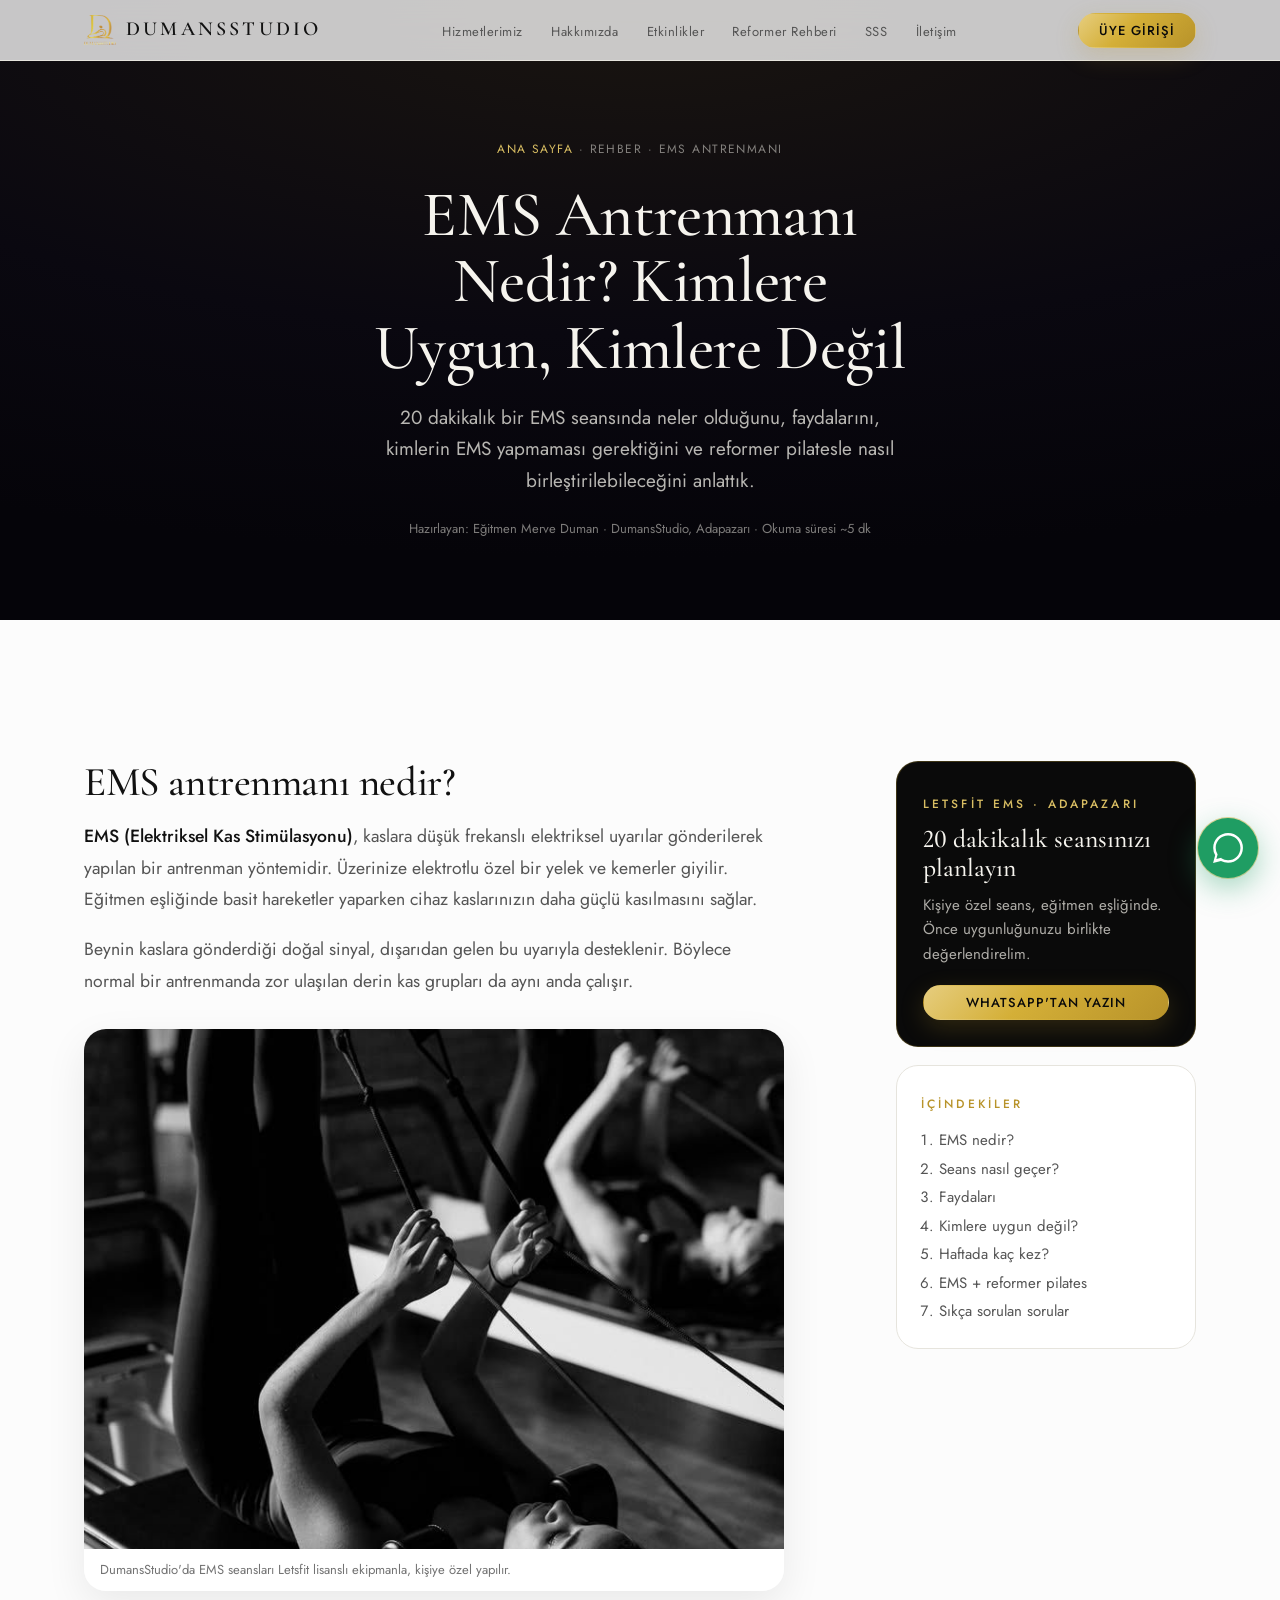
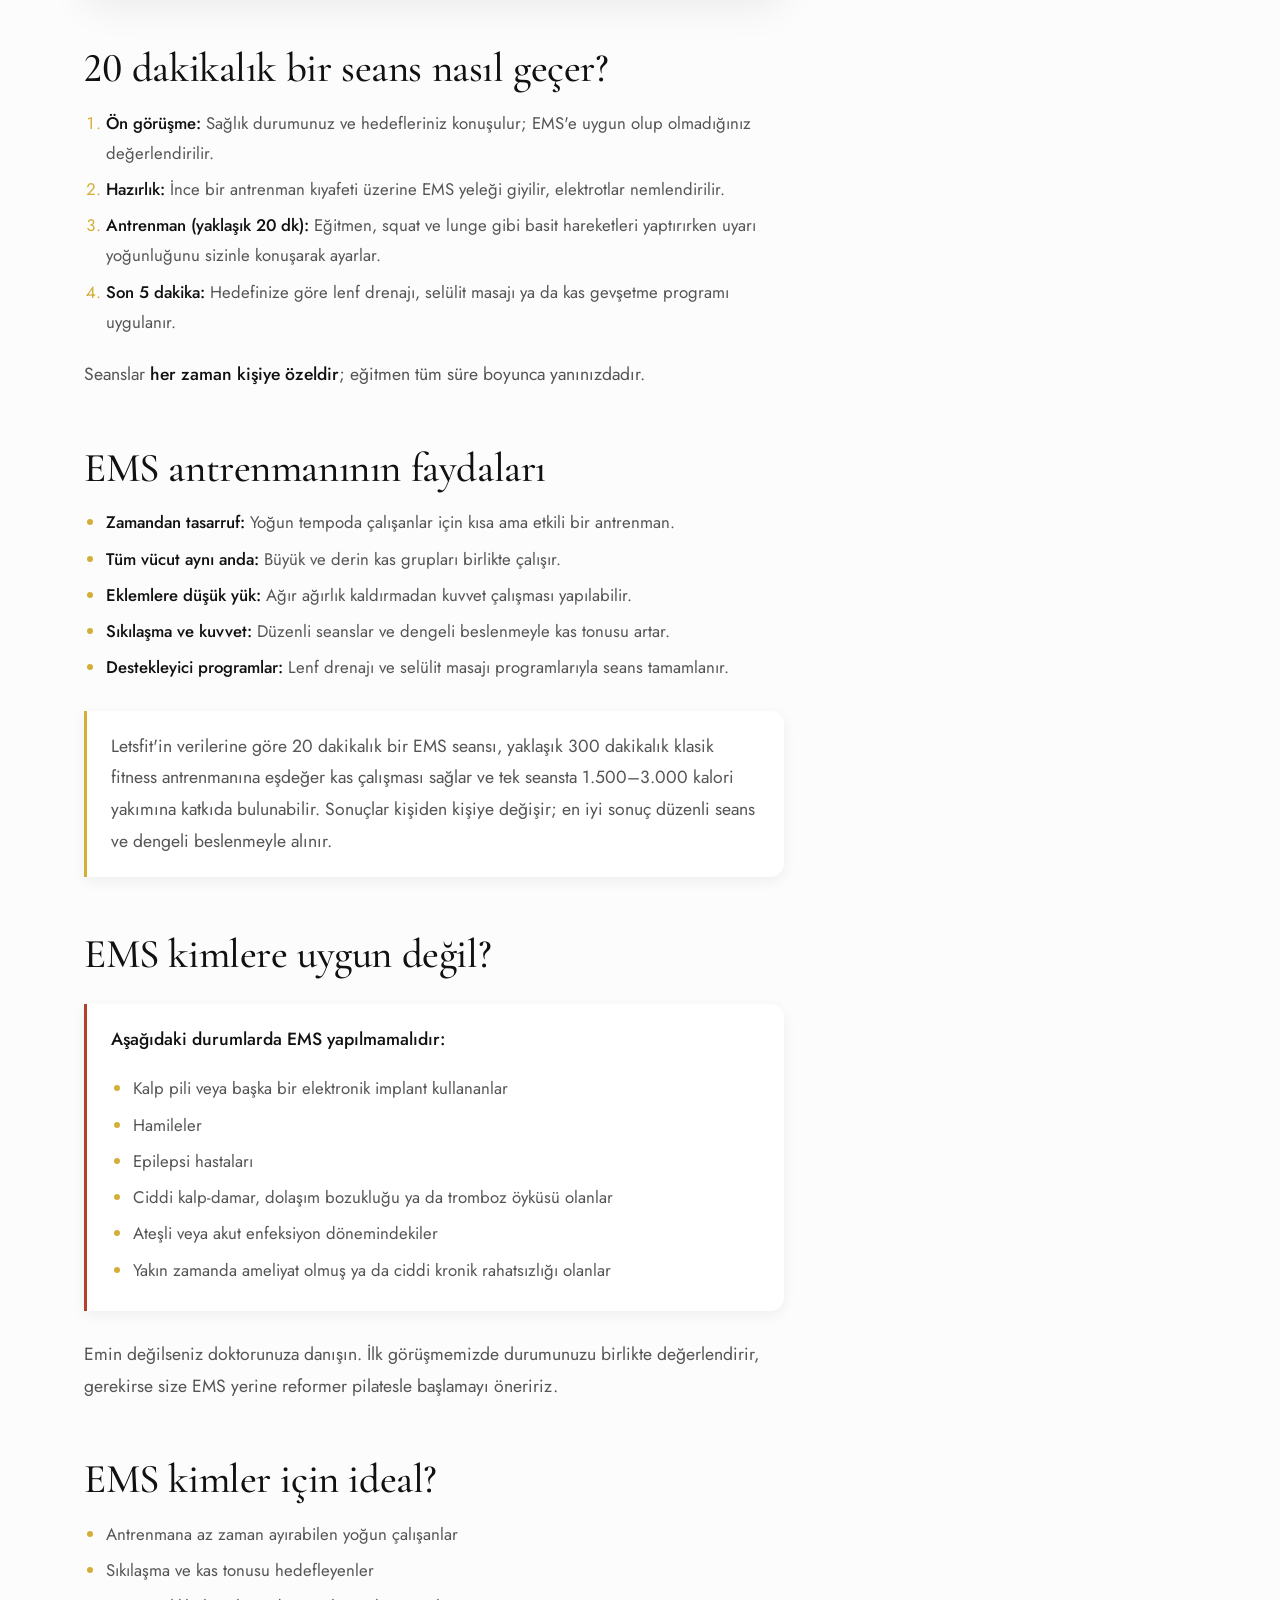
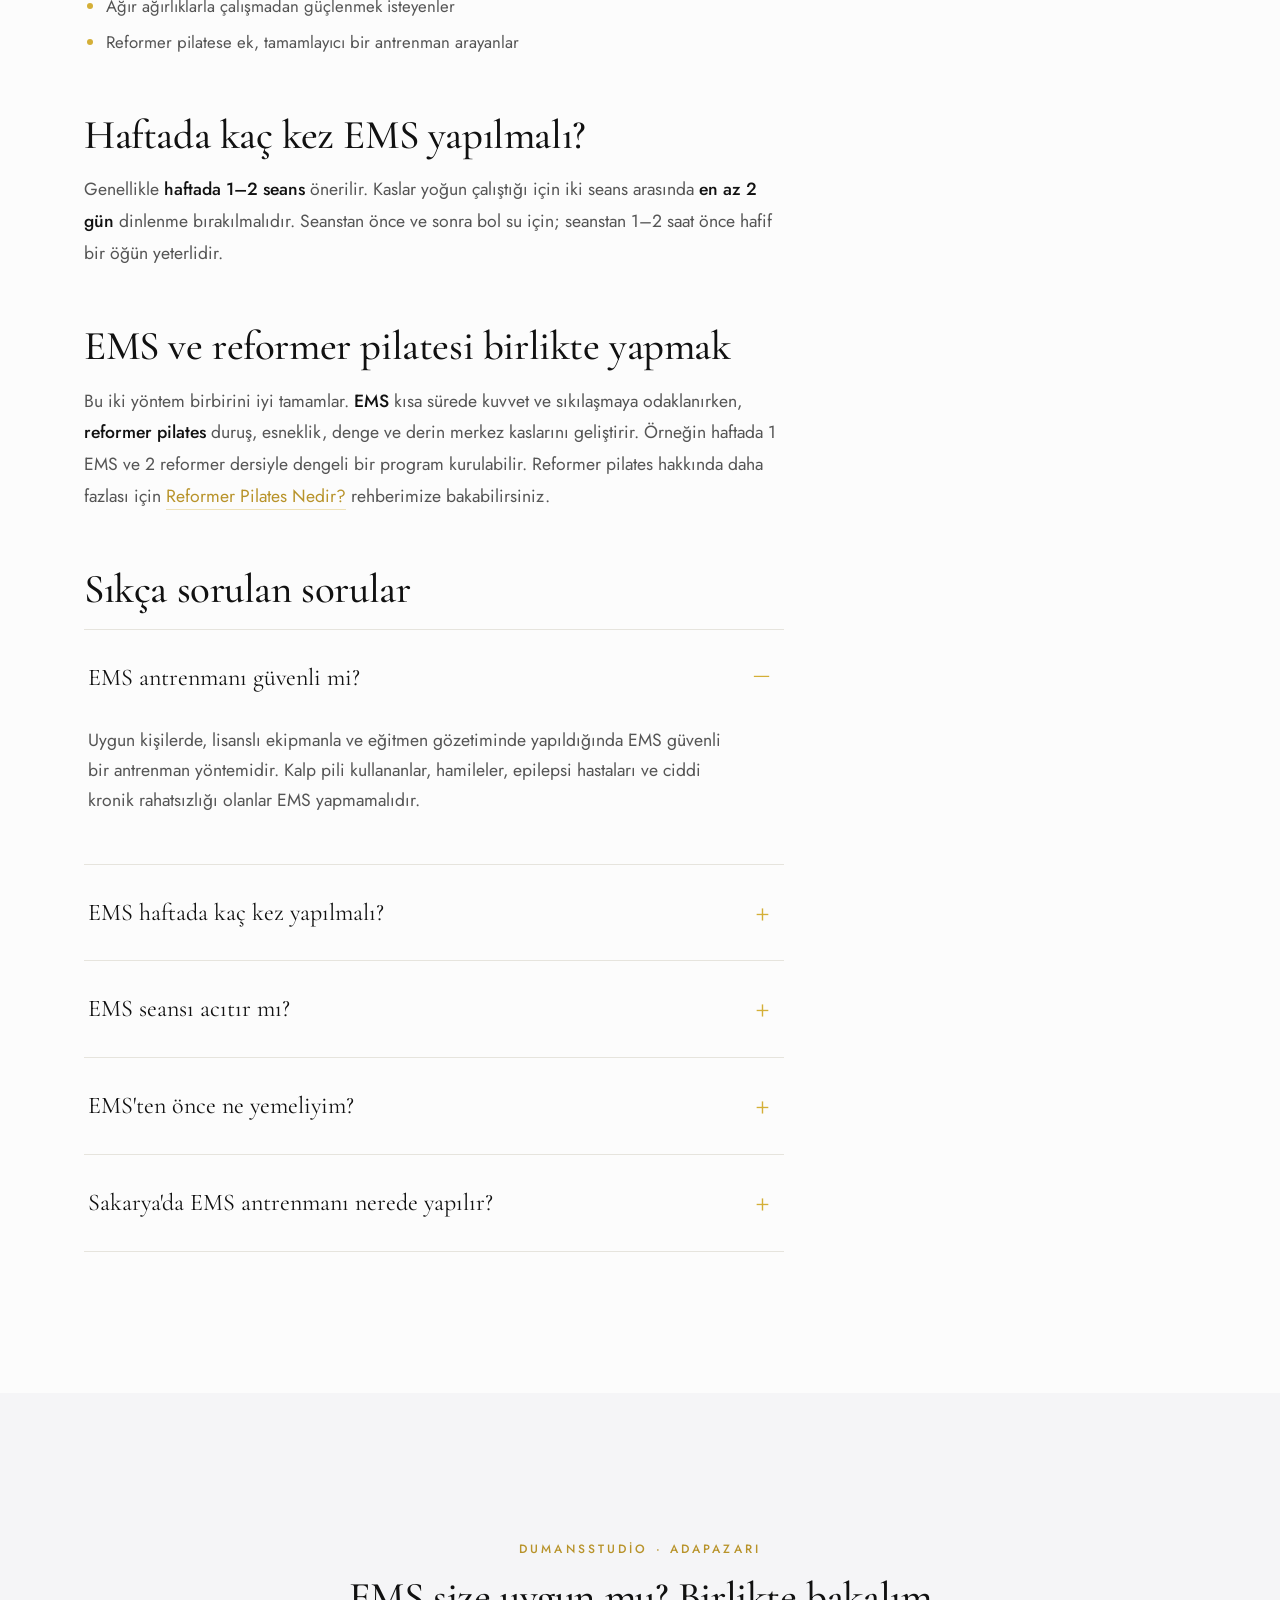
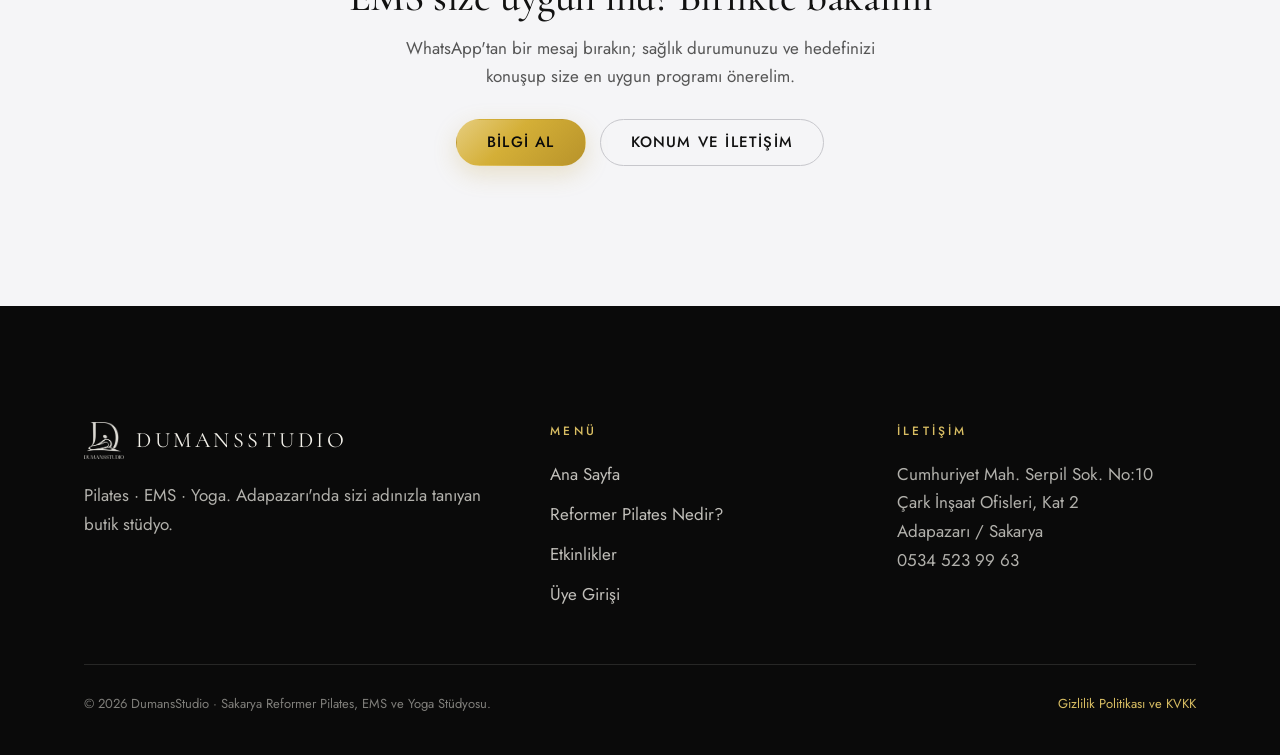
==== commit b679f96d: "Add files via upload" ====
--- a/ems-antrenmani-nedir.html
+++ b/ems-antrenmani-nedir.html
@@ -8,8 +8,11 @@
 <meta name="robots" content="index, follow, max-image-preview:large">
 <meta name="theme-color" content="#0a0810">
 <link rel="canonical" href="https://dumansstudio.com/ems-antrenmani-nedir">
-<link rel="icon" type="image/png" sizes="256x256" href="/favicon.png">
-<link rel="apple-touch-icon" href="/favicon.png">
+<link rel="icon" href="/favicon.ico" sizes="48x48">
+<link rel="icon" type="image/png" sizes="192x192" href="/favicon-192.png">
+<link rel="icon" type="image/png" sizes="96x96" href="/favicon-96.png">
+<link rel="icon" type="image/png" sizes="48x48" href="/favicon-48.png">
+<link rel="apple-touch-icon" sizes="180x180" href="/apple-touch-icon.png">
 
 <meta property="og:type" content="article">
 <meta property="og:locale" content="tr_TR">
@@ -236,7 +239,7 @@
         <address>Cumhuriyet Mah. Serpil Sok. No:10<br>Çark İnşaat Ofisleri, Kat 2<br>Adapazarı / Sakarya<br><a href="tel:+905345239963">0534 523 99 63</a></address>
       </div>
     </div>
-    <div class="foot-bottom"><span>© 2026 DumansStudio · Sakarya Reformer Pilates, EMS ve Yoga Stüdyosu.</span></div>
+    <div class="foot-bottom"><span>© 2026 DumansStudio · Sakarya Reformer Pilates, EMS ve Yoga Stüdyosu.</span><span><a href="gizlilik-politikasi">Gizlilik Politikası ve KVKK</a></span></div>
   </div>
 </footer>
 
--- a/site.css
+++ b/site.css
@@ -72,16 +72,18 @@
 .js [data-reveal] { opacity: 0; transform: translateY(18px); transition: opacity var(--dur-reveal) var(--ease-out), transform var(--dur-reveal) var(--ease-out); }
 .js [data-reveal].is-visible { opacity: 1; transform: none; }
 
-/* Preloader */
+/* Preloader — gold logo, rotating dot-cloud figure, 0→100 counter (as in the original design) */
 #preloader { display: none; }
-.js #preloader { display: flex; position: fixed; inset: 0; z-index: 9000; background: #050409; flex-direction: column; align-items: center; justify-content: center; gap: 22px; transition: opacity 600ms var(--ease-out), visibility 600ms; }
-#preloader.done { opacity: 0; visibility: hidden; }
-#preloader img { width: 64px; animation: plPulse 1.6s ease-in-out infinite; }
-#preloader .pl-text { font-size: 11px; letter-spacing: 0.32em; text-transform: uppercase; color: rgba(243,241,234,0.6); }
-#preloader .pl-bar { width: 140px; height: 1px; background: rgba(243,241,234,0.12); overflow: hidden; }
-#preloader .pl-bar span { display: block; height: 100%; width: 40%; background: var(--gold-gradient); animation: plBar 1.1s ease-in-out infinite; }
-@keyframes plPulse { 50% { opacity: 0.55; transform: scale(0.96); } }
-@keyframes plBar { from { transform: translateX(-100%); } to { transform: translateX(260%); } }
+.js #preloader { display: grid; place-items: center; position: fixed; inset: 0; z-index: 9000; background: radial-gradient(120% 90% at 50% 45%, #0d0b09 0%, #070608 60%, #050406 100%); transition: opacity 900ms var(--ease-out), visibility 900ms; }
+#preloader.done { opacity: 0; visibility: hidden; pointer-events: none; }
+.pl-inner { display: flex; flex-direction: column; align-items: center; gap: 6px; }
+.pl-logo { width: clamp(118px, 30vw, 156px); animation: plPulse 2.4s cubic-bezier(0.65, 0, 0.35, 1) infinite; }
+.pl-canvas { width: clamp(220px, 62vw, 300px); height: clamp(220px, 62vw, 300px); display: block; margin-top: -8px; }
+.pl-meta { text-align: center; margin-top: -14px; }
+.pl-text { font-size: 11px; letter-spacing: 0.34em; text-transform: uppercase; color: rgba(243,241,234,0.55); margin-bottom: 10px; }
+.pl-pct { font-family: var(--font-display); font-size: 34px; line-height: 1; color: var(--gold-400); font-variant-numeric: tabular-nums lining-nums; }
+.pl-pct small { font-size: 17px; color: rgba(243,241,234,0.4); margin-left: 2px; }
+@keyframes plPulse { 0%, 100% { filter: drop-shadow(0 0 12px rgba(243,241,234,0.10)); } 50% { filter: drop-shadow(0 0 26px rgba(212,175,55,0.42)); } }
 
 /* Header / nav */
 .site-header { position: fixed; top: 0; left: 0; right: 0; z-index: 1100; border-bottom: 1px solid transparent; transition: background var(--dur) var(--ease-out), border-color var(--dur) var(--ease-out); }
